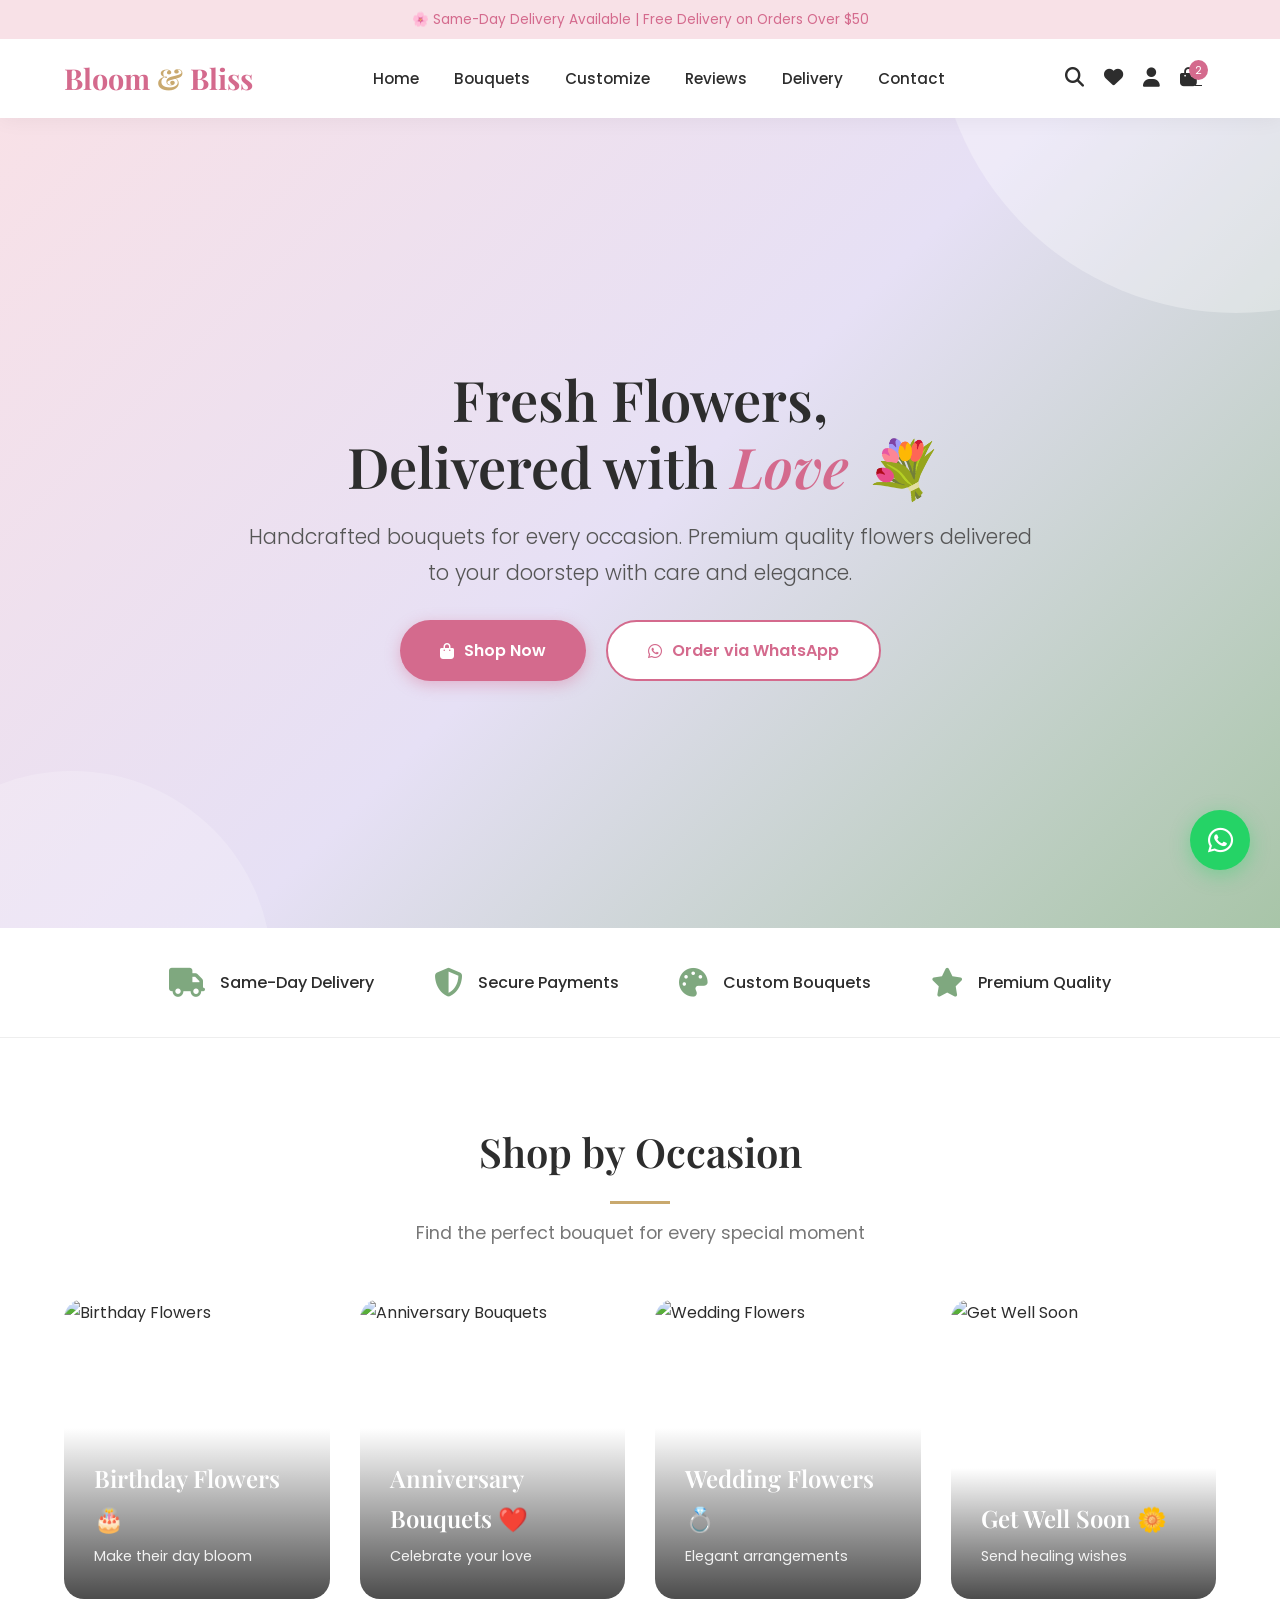
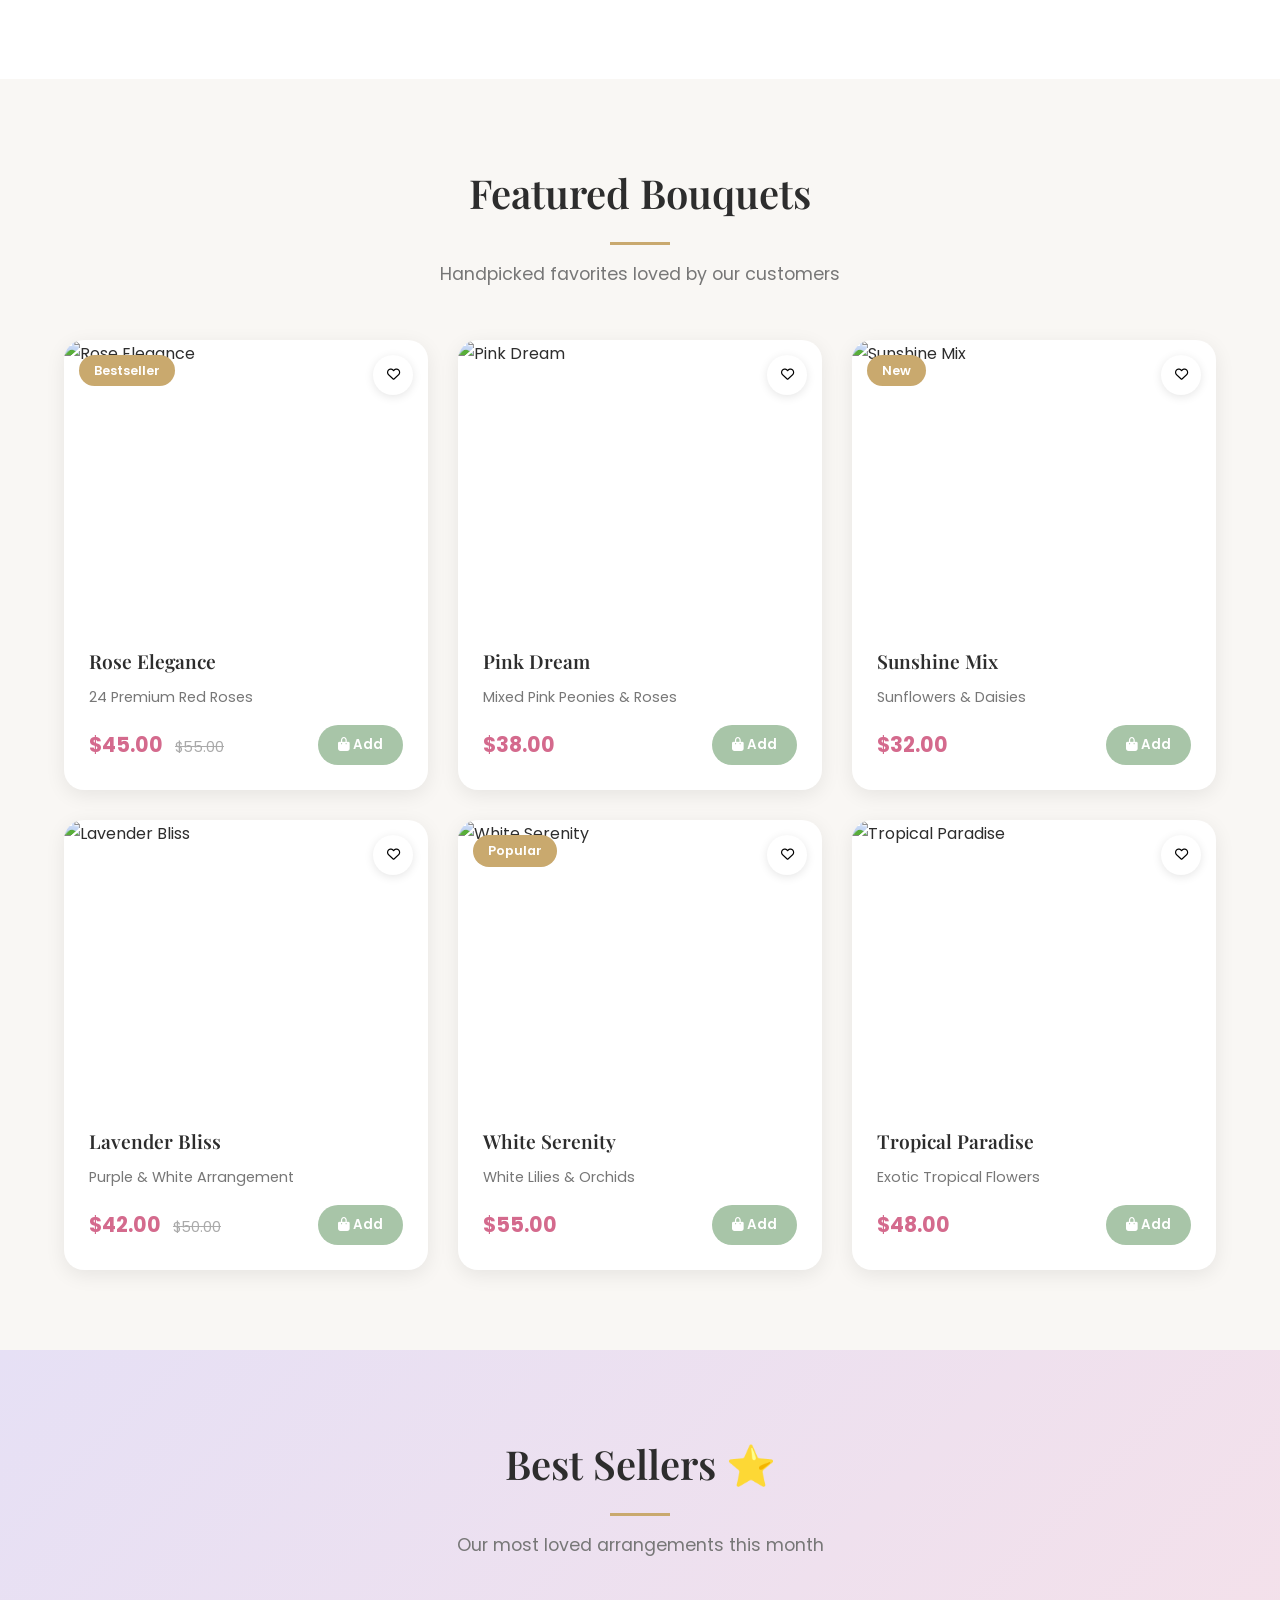
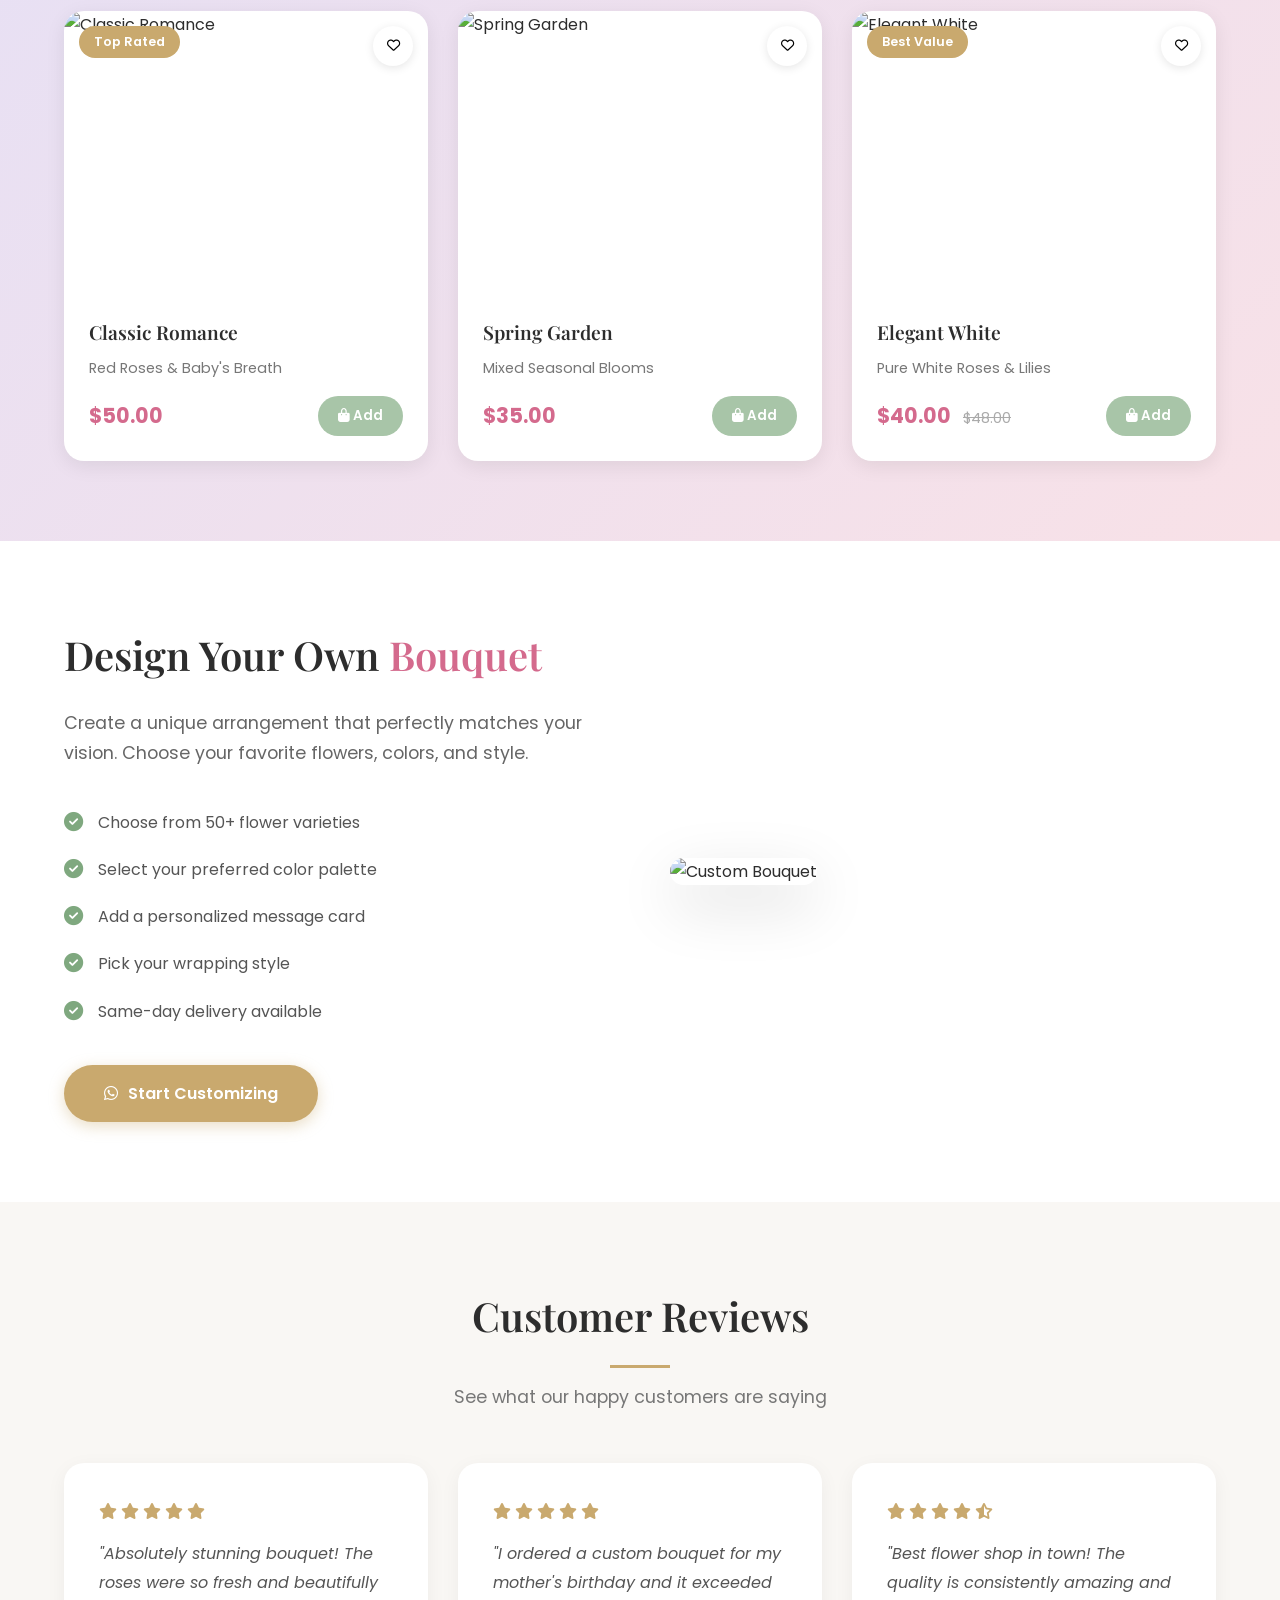
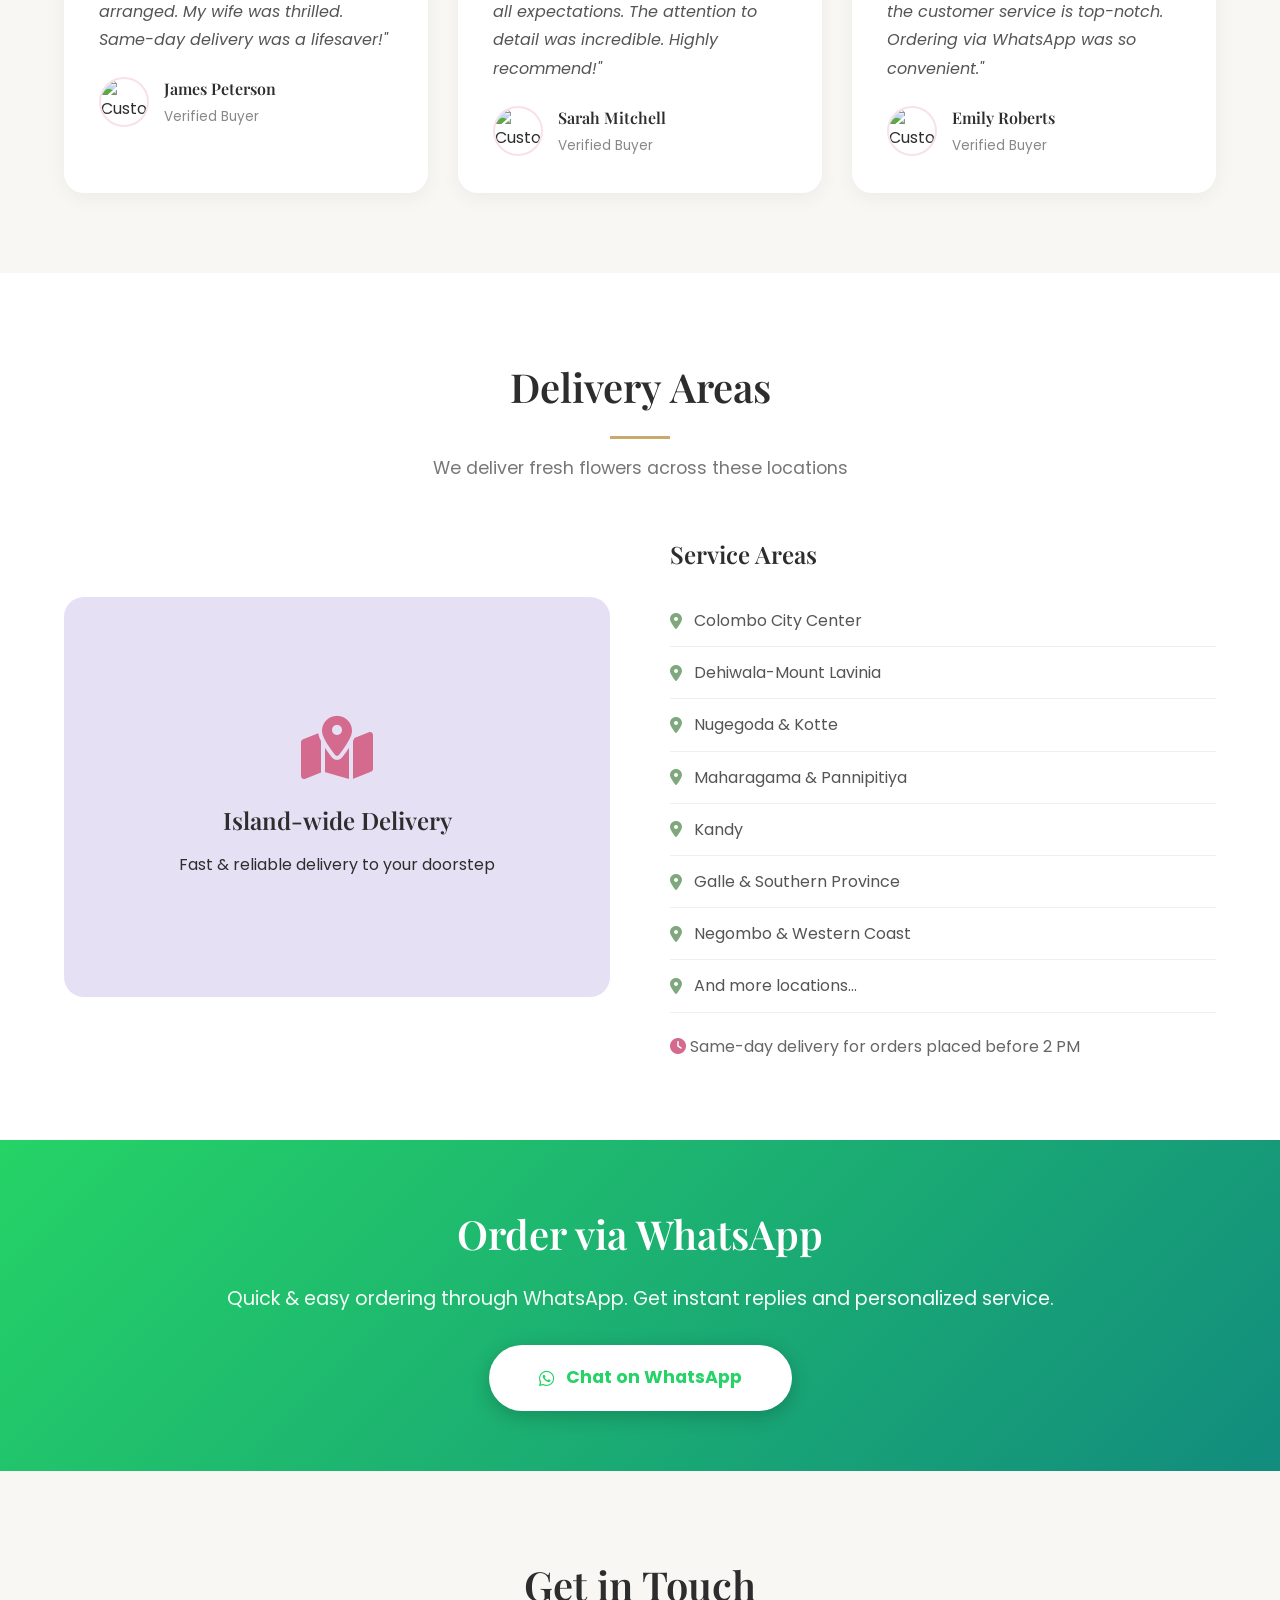
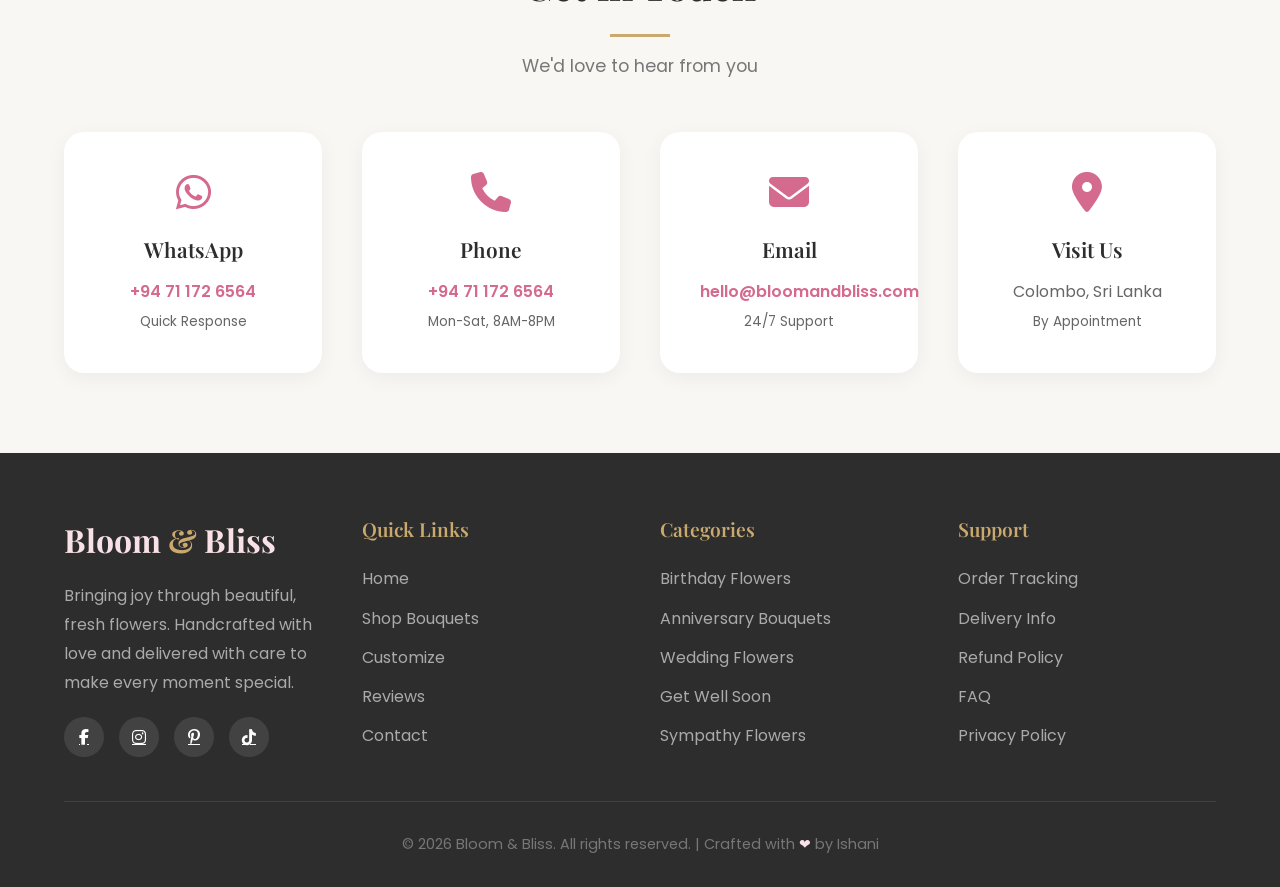
==== index.html @ 1f9e25ce "Add files via upload" ====
<!DOCTYPE html>
<html lang="en">
<head>
    <meta charset="UTF-8">
    <meta name="viewport" content="width=device-width, initial-scale=1.0">
    <title>Bloom & Bliss - Fresh Flowers, Delivered with Love</title>
    <link href="https://fonts.googleapis.com/css2?family=Playfair+Display:ital,wght@0,400;0,500;0,600;0,700;1,400&family=Poppins:wght@300;400;500;600;700&display=swap" rel="stylesheet">
    <link rel="stylesheet" href="https://cdnjs.cloudflare.com/ajax/libs/font-awesome/6.4.0/css/all.min.css">
    <style>
        :root {
            --white: #FFFFFF;
            --soft-pink: #F8E1E7;
            --pink: #E8A0BF;
            --deep-pink: #D46A8D;
            --lavender: #E6E0F5;
            --sage-green: #A8C5A8;
            --deep-sage: #7FA87F;
            --gold: #C9A96E;
            --dark: #2D2D2D;
            --light-gray: #F9F7F4;
        }

        * {
            margin: 0;
            padding: 0;
            box-sizing: border-box;
        }

        body {
            font-family: 'Poppins', sans-serif;
            color: var(--dark);
            background-color: var(--light-gray);
            line-height: 1.7;
        }

        h1, h2, h3, h4, h5, h6 {
            font-family: 'Playfair Display', serif;
            font-weight: 600;
        }

        /* Header */
        header {
            background: var(--white);
            box-shadow: 0 2px 20px rgba(0,0,0,0.05);
            position: sticky;
            top: 0;
            z-index: 1000;
        }

        .header-top {
            background: var(--soft-pink);
            text-align: center;
            padding: 8px;
            font-size: 0.85rem;
            color: var(--deep-pink);
        }

        nav {
            display: flex;
            justify-content: space-between;
            align-items: center;
            padding: 15px 5%;
            max-width: 1400px;
            margin: 0 auto;
        }

        .logo {
            font-family: 'Playfair Display', serif;
            font-size: 1.8rem;
            font-weight: 700;
            color: var(--deep-pink);
            text-decoration: none;
        }

        .logo span {
            color: var(--gold);
        }

        .nav-links {
            display: flex;
            list-style: none;
            gap: 35px;
        }

        .nav-links a {
            text-decoration: none;
            color: var(--dark);
            font-weight: 500;
            font-size: 0.95rem;
            transition: color 0.3s;
            position: relative;
        }

        .nav-links a:hover {
            color: var(--deep-pink);
        }

        .nav-links a::after {
            content: '';
            position: absolute;
            bottom: -5px;
            left: 0;
            width: 0;
            height: 2px;
            background: var(--gold);
            transition: width 0.3s;
        }

        .nav-links a:hover::after {
            width: 100%;
        }

        .nav-icons {
            display: flex;
            gap: 20px;
            align-items: center;
        }

        .nav-icons a {
            color: var(--dark);
            font-size: 1.2rem;
            transition: color 0.3s;
        }

        .nav-icons a:hover {
            color: var(--deep-pink);
        }

        .cart-count {
            background: var(--deep-pink);
            color: white;
            font-size: 0.7rem;
            padding: 2px 6px;
            border-radius: 50%;
            position: relative;
            top: -10px;
            left: -8px;
        }

        /* Hero Section */
        .hero {
            background: linear-gradient(135deg, var(--soft-pink) 0%, var(--lavender) 50%, var(--sage-green) 100%);
            min-height: 90vh;
            display: flex;
            align-items: center;
            justify-content: center;
            text-align: center;
            padding: 60px 5%;
            position: relative;
            overflow: hidden;
        }

        .hero::before {
            content: '';
            position: absolute;
            top: -50%;
            right: -20%;
            width: 600px;
            height: 600px;
            background: rgba(255,255,255,0.3);
            border-radius: 50%;
        }

        .hero::after {
            content: '';
            position: absolute;
            bottom: -30%;
            left: -10%;
            width: 400px;
            height: 400px;
            background: rgba(255,255,255,0.2);
            border-radius: 50%;
        }

        .hero-content {
            position: relative;
            z-index: 1;
            max-width: 800px;
        }

        .hero h1 {
            font-size: 3.5rem;
            color: var(--dark);
            margin-bottom: 20px;
            line-height: 1.2;
        }

        .hero h1 span {
            color: var(--deep-pink);
            font-style: italic;
        }

        .hero p {
            font-size: 1.3rem;
            color: #555;
            margin-bottom: 30px;
            font-weight: 300;
        }

        .hero-btns {
            display: flex;
            gap: 20px;
            justify-content: center;
            flex-wrap: wrap;
        }

        .btn {
            padding: 15px 40px;
            border-radius: 50px;
            text-decoration: none;
            font-weight: 600;
            font-size: 1rem;
            transition: all 0.3s;
            display: inline-flex;
            align-items: center;
            gap: 10px;
        }

        .btn-primary {
            background: var(--deep-pink);
            color: white;
            box-shadow: 0 4px 15px rgba(212, 106, 141, 0.4);
        }

        .btn-primary:hover {
            background: #c05a7d;
            transform: translateY(-3px);
            box-shadow: 0 6px 20px rgba(212, 106, 141, 0.5);
        }

        .btn-secondary {
            background: white;
            color: var(--deep-pink);
            border: 2px solid var(--deep-pink);
        }

        .btn-secondary:hover {
            background: var(--soft-pink);
            transform: translateY(-3px);
        }

        .btn-gold {
            background: var(--gold);
            color: white;
            box-shadow: 0 4px 15px rgba(201, 169, 110, 0.4);
        }

        .btn-gold:hover {
            background: #b8956a;
            transform: translateY(-3px);
        }

        /* Features Bar */
        .features-bar {
            background: var(--white);
            padding: 40px 5%;
            display: flex;
            justify-content: center;
            gap: 60px;
            flex-wrap: wrap;
            border-bottom: 1px solid #eee;
        }

        .feature-item {
            display: flex;
            align-items: center;
            gap: 15px;
        }

        .feature-item i {
            font-size: 1.8rem;
            color: var(--deep-sage);
        }

        .feature-item span {
            font-weight: 500;
            color: var(--dark);
        }

        /* Section Styling */
        section {
            padding: 80px 5%;
            max-width: 1400px;
            margin: 0 auto;
        }

        .section-header {
            text-align: center;
            margin-bottom: 50px;
        }

        .section-header h2 {
            font-size: 2.5rem;
            color: var(--dark);
            margin-bottom: 10px;
        }

        .section-header p {
            color: #777;
            font-size: 1.1rem;
        }

        .section-header .line {
            width: 60px;
            height: 3px;
            background: var(--gold);
            margin: 15px auto;
        }

        /* Categories */
        .categories {
            background: var(--white);
        }

        .category-grid {
            display: grid;
            grid-template-columns: repeat(auto-fit, minmax(250px, 1fr));
            gap: 30px;
        }

        .category-card {
            position: relative;
            border-radius: 20px;
            overflow: hidden;
            height: 300px;
            cursor: pointer;
            transition: transform 0.3s;
        }

        .category-card:hover {
            transform: translateY(-5px);
        }

        .category-card img {
            width: 100%;
            height: 100%;
            object-fit: cover;
            transition: transform 0.5s;
        }

        .category-card:hover img {
            transform: scale(1.1);
        }

        .category-overlay {
            position: absolute;
            bottom: 0;
            left: 0;
            right: 0;
            background: linear-gradient(transparent, rgba(0,0,0,0.7));
            padding: 30px;
            color: white;
        }

        .category-overlay h3 {
            font-size: 1.5rem;
            margin-bottom: 5px;
        }

        .category-overlay p {
            font-size: 0.9rem;
            opacity: 0.9;
        }

        /* Bouquet Cards */
        .bouquet-grid {
            display: grid;
            grid-template-columns: repeat(auto-fit, minmax(280px, 1fr));
            gap: 30px;
        }

        .bouquet-card {
            background: var(--white);
            border-radius: 20px;
            overflow: hidden;
            box-shadow: 0 5px 20px rgba(0,0,0,0.08);
            transition: transform 0.3s, box-shadow 0.3s;
            position: relative;
        }

        .bouquet-card:hover {
            transform: translateY(-8px);
            box-shadow: 0 15px 40px rgba(0,0,0,0.12);
        }

        .bouquet-img {
            height: 280px;
            overflow: hidden;
            position: relative;
        }

        .bouquet-img img {
            width: 100%;
            height: 100%;
            object-fit: cover;
            transition: transform 0.5s;
        }

        .bouquet-card:hover .bouquet-img img {
            transform: scale(1.1);
        }

        .badge {
            position: absolute;
            top: 15px;
            left: 15px;
            background: var(--gold);
            color: white;
            padding: 5px 15px;
            border-radius: 20px;
            font-size: 0.8rem;
            font-weight: 600;
        }

        .wishlist-btn {
            position: absolute;
            top: 15px;
            right: 15px;
            background: white;
            border: none;
            width: 40px;
            height: 40px;
            border-radius: 50%;
            cursor: pointer;
            display: flex;
            align-items: center;
            justify-content: center;
            transition: all 0.3s;
            box-shadow: 0 2px 10px rgba(0,0,0,0.1);
        }

        .wishlist-btn:hover {
            background: var(--soft-pink);
            color: var(--deep-pink);
        }

        .bouquet-info {
            padding: 25px;
        }

        .bouquet-info h3 {
            font-size: 1.2rem;
            margin-bottom: 8px;
            color: var(--dark);
        }

        .bouquet-info p {
            color: #777;
            font-size: 0.9rem;
            margin-bottom: 15px;
        }

        .bouquet-footer {
            display: flex;
            justify-content: space-between;
            align-items: center;
        }

        .price {
            font-size: 1.3rem;
            font-weight: 700;
            color: var(--deep-pink);
        }

        .price .old-price {
            font-size: 0.9rem;
            color: #aaa;
            text-decoration: line-through;
            margin-left: 8px;
            font-weight: 400;
        }

        .add-cart {
            background: var(--sage-green);
            color: white;
            border: none;
            padding: 10px 20px;
            border-radius: 25px;
            cursor: pointer;
            font-weight: 600;
            transition: all 0.3s;
            font-family: 'Poppins', sans-serif;
        }

        .add-cart:hover {
            background: var(--deep-sage);
            transform: scale(1.05);
        }

        /* Best Sellers */
        .best-sellers {
            background: linear-gradient(135deg, var(--lavender) 0%, var(--soft-pink) 100%);
        }

        /* Customization Section */
        .customize {
            background: var(--white);
        }

        .customize-content {
            display: grid;
            grid-template-columns: 1fr 1fr;
            gap: 60px;
            align-items: center;
        }

        .customize-text h2 {
            font-size: 2.5rem;
            margin-bottom: 20px;
        }

        .customize-text p {
            color: #666;
            margin-bottom: 30px;
            font-size: 1.1rem;
        }

        .customize-features {
            list-style: none;
            margin-bottom: 30px;
        }

        .customize-features li {
            padding: 10px 0;
            display: flex;
            align-items: center;
            gap: 15px;
            color: #555;
        }

        .customize-features li i {
            color: var(--deep-sage);
            font-size: 1.2rem;
        }

        .customize-img {
            position: relative;
        }

        .customize-img img {
            width: 100%;
            border-radius: 20px;
            box-shadow: 0 20px 60px rgba(0,0,0,0.15);
        }

        .customize-img::before {
            content: '';
            position: absolute;
            top: -20px;
            left: -20px;
            width: 100%;
            height: 100%;
            border: 3px solid var(--gold);
            border-radius: 20px;
            z-index: -1;
        }

        /* Reviews */
        .reviews {
            background: var(--light-gray);
        }

        .review-grid {
            display: grid;
            grid-template-columns: repeat(auto-fit, minmax(300px, 1fr));
            gap: 30px;
        }

        .review-card {
            background: var(--white);
            padding: 35px;
            border-radius: 20px;
            box-shadow: 0 5px 20px rgba(0,0,0,0.05);
            transition: transform 0.3s;
        }

        .review-card:hover {
            transform: translateY(-5px);
        }

        .stars {
            color: var(--gold);
            margin-bottom: 15px;
            font-size: 1rem;
        }

        .review-text {
            color: #555;
            font-style: italic;
            margin-bottom: 20px;
            line-height: 1.8;
        }

        .reviewer {
            display: flex;
            align-items: center;
            gap: 15px;
        }

        .reviewer-img {
            width: 50px;
            height: 50px;
            border-radius: 50%;
            object-fit: cover;
            border: 2px solid var(--soft-pink);
        }

        .reviewer-info h4 {
            font-size: 1rem;
            color: var(--dark);
        }

        .reviewer-info span {
            font-size: 0.85rem;
            color: #888;
        }

        /* Delivery Areas */
        .delivery {
            background: var(--white);
        }

        .delivery-content {
            display: grid;
            grid-template-columns: 1fr 1fr;
            gap: 60px;
            align-items: center;
        }

        .delivery-map {
            background: var(--lavender);
            border-radius: 20px;
            padding: 40px;
            min-height: 400px;
            display: flex;
            flex-direction: column;
            justify-content: center;
            align-items: center;
            text-align: center;
        }

        .delivery-map i {
            font-size: 4rem;
            color: var(--deep-pink);
            margin-bottom: 20px;
        }

        .delivery-map h3 {
            font-size: 1.5rem;
            margin-bottom: 10px;
        }

        .area-list {
            list-style: none;
        }

        .area-list li {
            padding: 12px 0;
            border-bottom: 1px solid #eee;
            display: flex;
            align-items: center;
            gap: 12px;
            color: #555;
        }

        .area-list li i {
            color: var(--deep-sage);
        }

        /* WhatsApp CTA */
        .whatsapp-cta {
            background: linear-gradient(135deg, #25D366 0%, #128C7E 100%);
            padding: 60px 5%;
            text-align: center;
            color: white;
        }

        .whatsapp-cta h2 {
            font-size: 2.5rem;
            margin-bottom: 15px;
        }

        .whatsapp-cta p {
            font-size: 1.2rem;
            margin-bottom: 30px;
            opacity: 0.95;
        }

        .whatsapp-btn {
            background: white;
            color: #25D366;
            padding: 18px 50px;
            border-radius: 50px;
            text-decoration: none;
            font-weight: 700;
            font-size: 1.1rem;
            display: inline-flex;
            align-items: center;
            gap: 12px;
            transition: all 0.3s;
            box-shadow: 0 5px 20px rgba(0,0,0,0.2);
        }

        .whatsapp-btn:hover {
            transform: translateY(-3px);
            box-shadow: 0 8px 30px rgba(0,0,0,0.3);
        }

        /* Contact Section */
        .contact {
            background: var(--light-gray);
        }

        .contact-grid {
            display: grid;
            grid-template-columns: repeat(auto-fit, minmax(250px, 1fr));
            gap: 40px;
        }

        .contact-card {
            background: var(--white);
            padding: 40px;
            border-radius: 20px;
            text-align: center;
            box-shadow: 0 5px 20px rgba(0,0,0,0.05);
            transition: transform 0.3s;
        }

        .contact-card:hover {
            transform: translateY(-5px);
        }

        .contact-card i {
            font-size: 2.5rem;
            color: var(--deep-pink);
            margin-bottom: 20px;
        }

        .contact-card h3 {
            font-size: 1.3rem;
            margin-bottom: 10px;
        }

        .contact-card p {
            color: #666;
        }

        .contact-card a {
            color: var(--deep-pink);
            text-decoration: none;
            font-weight: 600;
        }

        /* Footer */
        footer {
            background: var(--dark);
            color: white;
            padding: 60px 5% 30px;
        }

        .footer-content {
            max-width: 1400px;
            margin: 0 auto;
            display: grid;
            grid-template-columns: repeat(auto-fit, minmax(250px, 1fr));
            gap: 40px;
            margin-bottom: 40px;
        }

        .footer-brand .logo {
            color: var(--soft-pink);
            font-size: 2rem;
            display: inline-block;
            margin-bottom: 15px;
        }

        .footer-brand p {
            color: #aaa;
            line-height: 1.8;
        }

        .footer-links h4 {
            font-size: 1.2rem;
            margin-bottom: 20px;
            color: var(--gold);
        }

        .footer-links ul {
            list-style: none;
        }

        .footer-links li {
            margin-bottom: 12px;
        }

        .footer-links a {
            color: #aaa;
            text-decoration: none;
            transition: color 0.3s;
        }

        .footer-links a:hover {
            color: var(--soft-pink);
        }

        .social-links {
            display: flex;
            gap: 15px;
            margin-top: 20px;
        }

        .social-links a {
            width: 40px;
            height: 40px;
            border-radius: 50%;
            background: rgba(255,255,255,0.1);
            display: flex;
            align-items: center;
            justify-content: center;
            color: white;
            transition: all 0.3s;
        }

        .social-links a:hover {
            background: var(--deep-pink);
            transform: translateY(-3px);
        }

        .footer-bottom {
            text-align: center;
            padding-top: 30px;
            border-top: 1px solid rgba(255,255,255,0.1);
            color: #777;
            font-size: 0.9rem;
        }

        .footer-bottom span {
            color: var(--soft-pink);
        }

        /* Mobile Menu */
        .mobile-menu-btn {
            display: none;
            background: none;
            border: none;
            font-size: 1.5rem;
            color: var(--dark);
            cursor: pointer;
        }

        /* Animations */
        @keyframes fadeInUp {
            from {
                opacity: 0;
                transform: translateY(30px);
            }
            to {
                opacity: 1;
                transform: translateY(0);
            }
        }

        .animate {
            animation: fadeInUp 0.8s ease forwards;
        }

        /* Responsive */
        @media (max-width: 768px) {
            .nav-links {
                display: none;
            }

            .mobile-menu-btn {
                display: block;
            }

            .hero h1 {
                font-size: 2.2rem;
            }

            .hero p {
                font-size: 1rem;
            }

            .customize-content,
            .delivery-content {
                grid-template-columns: 1fr;
            }

            .features-bar {
                gap: 25px;
            }

            section {
                padding: 50px 5%;
            }

            .section-header h2 {
                font-size: 1.8rem;
            }
        }

        /* Floating WhatsApp Button */
        .float-whatsapp {
            position: fixed;
            bottom: 30px;
            right: 30px;
            background: #25D366;
            color: white;
            width: 60px;
            height: 60px;
            border-radius: 50%;
            display: flex;
            align-items: center;
            justify-content: center;
            font-size: 1.8rem;
            box-shadow: 0 5px 20px rgba(37, 211, 102, 0.4);
            text-decoration: none;
            z-index: 999;
            transition: all 0.3s;
            animation: pulse 2s infinite;
        }

        .float-whatsapp:hover {
            transform: scale(1.1);
            box-shadow: 0 8px 30px rgba(37, 211, 102, 0.6);
        }

        @keyframes pulse {
            0% { box-shadow: 0 0 0 0 rgba(37, 211, 102, 0.4); }
            70% { box-shadow: 0 0 0 20px rgba(37, 211, 102, 0); }
            100% { box-shadow: 0 0 0 0 rgba(37, 211, 102, 0); }
        }
    </style>
</head>
<body>

    <!-- Header -->
    <header>
        <div class="header-top">
            🌸 Same-Day Delivery Available | Free Delivery on Orders Over $50
        </div>
        <nav>
            <a href="#" class="logo">Bloom <span>&</span> Bliss</a>
            <ul class="nav-links">
                <li><a href="#home">Home</a></li>
                <li><a href="#bouquets">Bouquets</a></li>
                <li><a href="#customize">Customize</a></li>
                <li><a href="#reviews">Reviews</a></li>
                <li><a href="#delivery">Delivery</a></li>
                <li><a href="#contact">Contact</a></li>
            </ul>
            <div class="nav-icons">
                <a href="#"><i class="fas fa-search"></i></a>
                <a href="#"><i class="fas fa-heart"></i></a>
                <a href="#"><i class="fas fa-user"></i></a>
                <a href="#"><i class="fas fa-shopping-bag"></i><span class="cart-count">2</span></a>
            </div>
            <button class="mobile-menu-btn"><i class="fas fa-bars"></i></button>
        </nav>
    </header>

    <!-- Hero Section -->
    <section class="hero" id="home">
        <div class="hero-content">
            <h1>Fresh Flowers, <br>Delivered with <span>Love 💐</span></h1>
            <p>Handcrafted bouquets for every occasion. Premium quality flowers delivered to your doorstep with care and elegance.</p>
            <div class="hero-btns">
                <a href="#bouquets" class="btn btn-primary"><i class="fas fa-shopping-bag"></i> Shop Now</a>
                <a href="https://wa.me/94711726564" target="_blank" class="btn btn-secondary"><i class="fab fa-whatsapp"></i> Order via WhatsApp</a>
            </div>
        </div>
    </section>

    <!-- Features Bar -->
    <div class="features-bar">
        <div class="feature-item">
            <i class="fas fa-truck"></i>
            <span>Same-Day Delivery</span>
        </div>
        <div class="feature-item">
            <i class="fas fa-shield-alt"></i>
            <span>Secure Payments</span>
        </div>
        <div class="feature-item">
            <i class="fas fa-palette"></i>
            <span>Custom Bouquets</span>
        </div>
        <div class="feature-item">
            <i class="fas fa-star"></i>
            <span>Premium Quality</span>
        </div>
    </div>

    <!-- Categories Section -->
    <section class="categories" id="categories">
        <div class="section-header">
            <h2>Shop by Occasion</h2>
            <div class="line"></div>
            <p>Find the perfect bouquet for every special moment</p>
        </div>
        <div class="category-grid">
            <div class="category-card">
                <img src="https://images.unsplash.com/photo-1526047932273-341f2a7631f9?w=500&q=80" alt="Birthday Flowers">
                <div class="category-overlay">
                    <h3>Birthday Flowers 🎂</h3>
                    <p>Make their day bloom</p>
                </div>
            </div>
            <div class="category-card">
                <img src="https://images.unsplash.com/photo-1519225421980-715cb0215aed?w=500&q=80" alt="Anniversary Bouquets">
                <div class="category-overlay">
                    <h3>Anniversary Bouquets ❤️</h3>
                    <p>Celebrate your love</p>
                </div>
            </div>
            <div class="category-card">
                <img src="https://images.unsplash.com/photo-1519741497674-611481863552?w=500&q=80" alt="Wedding Flowers">
                <div class="category-overlay">
                    <h3>Wedding Flowers 💍</h3>
                    <p>Elegant arrangements</p>
                </div>
            </div>
            <div class="category-card">
                <img src="https://images.unsplash.com/photo-1561181286-d3fee7d55364?w=500&q=80" alt="Get Well Soon">
                <div class="category-overlay">
                    <h3>Get Well Soon 🌼</h3>
                    <p>Send healing wishes</p>
                </div>
            </div>
        </div>
    </section>

    <!-- Featured Bouquets -->
    <section id="bouquets">
        <div class="section-header">
            <h2>Featured Bouquets</h2>
            <div class="line"></div>
            <p>Handpicked favorites loved by our customers</p>
        </div>
        <div class="bouquet-grid">
            <div class="bouquet-card">
                <div class="bouquet-img">
                    <img src="https://images.unsplash.com/photo-1562690868-60bbe7293e94?w=500&q=80" alt="Rose Elegance">
                    <span class="badge">Bestseller</span>
                    <button class="wishlist-btn"><i class="far fa-heart"></i></button>
                </div>
                <div class="bouquet-info">
                    <h3>Rose Elegance</h3>
                    <p>24 Premium Red Roses</p>
                    <div class="bouquet-footer">
                        <span class="price">$45.00 <span class="old-price">$55.00</span></span>
                        <button class="add-cart"><i class="fas fa-shopping-bag"></i> Add</button>
                    </div>
                </div>
            </div>
            <div class="bouquet-card">
                <div class="bouquet-img">
                    <img src="https://images.unsplash.com/photo-1487530811176-3780de880c2d?w=500&q=80" alt="Pink Dream">
                    <button class="wishlist-btn"><i class="far fa-heart"></i></button>
                </div>
                <div class="bouquet-info">
                    <h3>Pink Dream</h3>
                    <p>Mixed Pink Peonies & Roses</p>
                    <div class="bouquet-footer">
                        <span class="price">$38.00</span>
                        <button class="add-cart"><i class="fas fa-shopping-bag"></i> Add</button>
                    </div>
                </div>
            </div>
            <div class="bouquet-card">
                <div class="bouquet-img">
                    <img src="https://images.unsplash.com/photo-1490750967868-88aa4f44c946?w=500&q=80" alt="Sunshine Mix">
                    <span class="badge">New</span>
                    <button class="wishlist-btn"><i class="far fa-heart"></i></button>
                </div>
                <div class="bouquet-info">
                    <h3>Sunshine Mix</h3>
                    <p>Sunflowers & Daisies</p>
                    <div class="bouquet-footer">
                        <span class="price">$32.00</span>
                        <button class="add-cart"><i class="fas fa-shopping-bag"></i> Add</button>
                    </div>
                </div>
            </div>
            <div class="bouquet-card">
                <div class="bouquet-img">
                    <img src="https://images.unsplash.com/photo-1455659817273-f96807779a8a?w=500&q=80" alt="Lavender Bliss">
                    <button class="wishlist-btn"><i class="far fa-heart"></i></button>
                </div>
                <div class="bouquet-info">
                    <h3>Lavender Bliss</h3>
                    <p>Purple & White Arrangement</p>
                    <div class="bouquet-footer">
                        <span class="price">$42.00 <span class="old-price">$50.00</span></span>
                        <button class="add-cart"><i class="fas fa-shopping-bag"></i> Add</button>
                    </div>
                </div>
            </div>
            <div class="bouquet-card">
                <div class="bouquet-img">
                    <img src="https://images.unsplash.com/photo-1525310072745-f49212b5ac6d?w=500&q=80" alt="White Serenity">
                    <span class="badge">Popular</span>
                    <button class="wishlist-btn"><i class="far fa-heart"></i></button>
                </div>
                <div class="bouquet-info">
                    <h3>White Serenity</h3>
                    <p>White Lilies & Orchids</p>
                    <div class="bouquet-footer">
                        <span class="price">$55.00</span>
                        <button class="add-cart"><i class="fas fa-shopping-bag"></i> Add</button>
                    </div>
                </div>
            </div>
            <div class="bouquet-card">
                <div class="bouquet-img">
                    <img src="https://images.unsplash.com/photo-1508610048659-a06b669e3321?w=500&q=80" alt="Tropical Paradise">
                    <button class="wishlist-btn"><i class="far fa-heart"></i></button>
                </div>
                <div class="bouquet-info">
                    <h3>Tropical Paradise</h3>
                    <p>Exotic Tropical Flowers</p>
                    <div class="bouquet-footer">
                        <span class="price">$48.00</span>
                        <button class="add-cart"><i class="fas fa-shopping-bag"></i> Add</button>
                    </div>
                </div>
            </div>
        </div>
    </section>

    <!-- Best Sellers -->
    <section class="best-sellers" id="best-sellers">
        <div class="section-header">
            <h2>Best Sellers ⭐</h2>
            <div class="line"></div>
            <p>Our most loved arrangements this month</p>
        </div>
        <div class="bouquet-grid">
            <div class="bouquet-card">
                <div class="bouquet-img">
                    <img src="https://images.unsplash.com/photo-1582794543139-8ac92a9abf39?w=500&q=80" alt="Classic Romance">
                    <span class="badge">Top Rated</span>
                    <button class="wishlist-btn"><i class="far fa-heart"></i></button>
                </div>
                <div class="bouquet-info">
                    <h3>Classic Romance</h3>
                    <p>Red Roses & Baby's Breath</p>
                    <div class="bouquet-footer">
                        <span class="price">$50.00</span>
                        <button class="add-cart"><i class="fas fa-shopping-bag"></i> Add</button>
                    </div>
                </div>
            </div>
            <div class="bouquet-card">
                <div class="bouquet-img">
                    <img src="https://images.unsplash.com/photo-1561181286-d3fee7d55364?w=500&q=80" alt="Spring Garden">
                    <button class="wishlist-btn"><i class="far fa-heart"></i></button>
                </div>
                <div class="bouquet-info">
                    <h3>Spring Garden</h3>
                    <p>Mixed Seasonal Blooms</p>
                    <div class="bouquet-footer">
                        <span class="price">$35.00</span>
                        <button class="add-cart"><i class="fas fa-shopping-bag"></i> Add</button>
                    </div>
                </div>
            </div>
            <div class="bouquet-card">
                <div class="bouquet-img">
                    <img src="https://images.unsplash.com/photo-1525310072745-f49212b5ac6d?w=500&q=80" alt="Elegant White">
                    <span class="badge">Best Value</span>
                    <button class="wishlist-btn"><i class="far fa-heart"></i></button>
                </div>
                <div class="bouquet-info">
                    <h3>Elegant White</h3>
                    <p>Pure White Roses & Lilies</p>
                    <div class="bouquet-footer">
                        <span class="price">$40.00 <span class="old-price">$48.00</span></span>
                        <button class="add-cart"><i class="fas fa-shopping-bag"></i> Add</button>
                    </div>
                </div>
            </div>
        </div>
    </section>

    <!-- Customization Section -->
    <section class="customize" id="customize">
        <div class="customize-content">
            <div class="customize-text">
                <h2>Design Your Own <span style="color: var(--deep-pink);">Bouquet</span></h2>
                <p>Create a unique arrangement that perfectly matches your vision. Choose your favorite flowers, colors, and style.</p>
                <ul class="customize-features">
                    <li><i class="fas fa-check-circle"></i> Choose from 50+ flower varieties</li>
                    <li><i class="fas fa-check-circle"></i> Select your preferred color palette</li>
                    <li><i class="fas fa-check-circle"></i> Add a personalized message card</li>
                    <li><i class="fas fa-check-circle"></i> Pick your wrapping style</li>
                    <li><i class="fas fa-check-circle"></i> Same-day delivery available</li>
                </ul>
                <a href="https://wa.me/94711726564" target="_blank" class="btn btn-gold"><i class="fab fa-whatsapp"></i> Start Customizing</a>
            </div>
            <div class="customize-img">
                <img src="https://images.unsplash.com/photo-1527529482837-4698179dc6ce?w=600&q=80" alt="Custom Bouquet">
            </div>
        </div>
    </section>

    <!-- Reviews Section -->
    <section class="reviews" id="reviews">
        <div class="section-header">
            <h2>Customer Reviews</h2>
            <div class="line"></div>
            <p>See what our happy customers are saying</p>
        </div>
        <div class="review-grid">
            <div class="review-card">
                <div class="stars">
                    <i class="fas fa-star"></i>
                    <i class="fas fa-star"></i>
                    <i class="fas fa-star"></i>
                    <i class="fas fa-star"></i>
                    <i class="fas fa-star"></i>
                </div>
                <p class="review-text">"Absolutely stunning bouquet! The roses were so fresh and beautifully arranged. My wife was thrilled. Same-day delivery was a lifesaver!"</p>
                <div class="reviewer">
                    <img src="https://images.unsplash.com/photo-1507003211169-0a1dd7228f2d?w=100&q=80" alt="Customer" class="reviewer-img">
                    <div class="reviewer-info">
                        <h4>James Peterson</h4>
                        <span>Verified Buyer</span>
                    </div>
                </div>
            </div>
            <div class="review-card">
                <div class="stars">
                    <i class="fas fa-star"></i>
                    <i class="fas fa-star"></i>
                    <i class="fas fa-star"></i>
                    <i class="fas fa-star"></i>
                    <i class="fas fa-star"></i>
                </div>
                <p class="review-text">"I ordered a custom bouquet for my mother's birthday and it exceeded all expectations. The attention to detail was incredible. Highly recommend!"</p>
                <div class="reviewer">
                    <img src="https://images.unsplash.com/photo-1494790108377-be9c29b29330?w=100&q=80" alt="Customer" class="reviewer-img">
                    <div class="reviewer-info">
                        <h4>Sarah Mitchell</h4>
                        <span>Verified Buyer</span>
                    </div>
                </div>
            </div>
            <div class="review-card">
                <div class="stars">
                    <i class="fas fa-star"></i>
                    <i class="fas fa-star"></i>
                    <i class="fas fa-star"></i>
                    <i class="fas fa-star"></i>
                    <i class="fas fa-star-half-alt"></i>
                </div>
                <p class="review-text">"Best flower shop in town! The quality is consistently amazing and the customer service is top-notch. Ordering via WhatsApp was so convenient."</p>
                <div class="reviewer">
                    <img src="https://images.unsplash.com/photo-1438761681033-6461ffad8d80?w=100&q=80" alt="Customer" class="reviewer-img">
                    <div class="reviewer-info">
                        <h4>Emily Roberts</h4>
                        <span>Verified Buyer</span>
                    </div>
                </div>
            </div>
        </div>
    </section>

    <!-- Delivery Areas -->
    <section class="delivery" id="delivery">
        <div class="section-header">
            <h2>Delivery Areas</h2>
            <div class="line"></div>
            <p>We deliver fresh flowers across these locations</p>
        </div>
        <div class="delivery-content">
            <div class="delivery-map">
                <i class="fas fa-map-marked-alt"></i>
                <h3>Island-wide Delivery</h3>
                <p>Fast & reliable delivery to your doorstep</p>
            </div>
            <div>
                <h3 style="font-size: 1.5rem; margin-bottom: 20px;">Service Areas</h3>
                <ul class="area-list">
                    <li><i class="fas fa-map-marker-alt"></i> Colombo City Center</li>
                    <li><i class="fas fa-map-marker-alt"></i> Dehiwala-Mount Lavinia</li>
                    <li><i class="fas fa-map-marker-alt"></i> Nugegoda & Kotte</li>
                    <li><i class="fas fa-map-marker-alt"></i> Maharagama & Pannipitiya</li>
                    <li><i class="fas fa-map-marker-alt"></i> Kandy</li>
                    <li><i class="fas fa-map-marker-alt"></i> Galle & Southern Province</li>
                    <li><i class="fas fa-map-marker-alt"></i> Negombo & Western Coast</li>
                    <li><i class="fas fa-map-marker-alt"></i> And more locations...</li>
                </ul>
                <p style="margin-top: 20px; color: #666;"><i class="fas fa-clock" style="color: var(--deep-pink);"></i> Same-day delivery for orders placed before 2 PM</p>
            </div>
        </div>
    </section>

    <!-- WhatsApp CTA -->
    <section class="whatsapp-cta">
        <h2>Order via WhatsApp</h2>
        <p>Quick & easy ordering through WhatsApp. Get instant replies and personalized service.</p>
        <a href="https://wa.me/94711726564" target="_blank" class="whatsapp-btn">
            <i class="fab fa-whatsapp"></i> Chat on WhatsApp
        </a>
    </section>

    <!-- Contact Section -->
    <section class="contact" id="contact">
        <div class="section-header">
            <h2>Get in Touch</h2>
            <div class="line"></div>
            <p>We'd love to hear from you</p>
        </div>
        <div class="contact-grid">
            <div class="contact-card">
                <i class="fab fa-whatsapp"></i>
                <h3>WhatsApp</h3>
                <p><a href="https://wa.me/94711726564" target="_blank">+94 71 172 6564</a></p>
                <p style="font-size: 0.85rem; margin-top: 5px;">Quick Response</p>
            </div>
            <div class="contact-card">
                <i class="fas fa-phone"></i>
                <h3>Phone</h3>
                <p><a href="tel:+94711726564">+94 71 172 6564</a></p>
                <p style="font-size: 0.85rem; margin-top: 5px;">Mon-Sat, 8AM-8PM</p>
            </div>
            <div class="contact-card">
                <i class="fas fa-envelope"></i>
                <h3>Email</h3>
                <p><a href="mailto:hello@bloomandbliss.com">hello@bloomandbliss.com</a></p>
                <p style="font-size: 0.85rem; margin-top: 5px;">24/7 Support</p>
            </div>
            <div class="contact-card">
                <i class="fas fa-map-marker-alt"></i>
                <h3>Visit Us</h3>
                <p>Colombo, Sri Lanka</p>
                <p style="font-size: 0.85rem; margin-top: 5px;">By Appointment</p>
            </div>
        </div>
    </section>

    <!-- Footer -->
    <footer>
        <div class="footer-content">
            <div class="footer-brand">
                <a href="#" class="logo">Bloom <span>&</span> Bliss</a>
                <p>Bringing joy through beautiful, fresh flowers. Handcrafted with love and delivered with care to make every moment special.</p>
                <div class="social-links">
                    <a href="#"><i class="fab fa-facebook-f"></i></a>
                    <a href="#"><i class="fab fa-instagram"></i></a>
                    <a href="#"><i class="fab fa-pinterest-p"></i></a>
                    <a href="#"><i class="fab fa-tiktok"></i></a>
                </div>
            </div>
            <div class="footer-links">
                <h4>Quick Links</h4>
                <ul>
                    <li><a href="#home">Home</a></li>
                    <li><a href="#bouquets">Shop Bouquets</a></li>
                    <li><a href="#customize">Customize</a></li>
                    <li><a href="#reviews">Reviews</a></li>
                    <li><a href="#contact">Contact</a></li>
                </ul>
            </div>
            <div class="footer-links">
                <h4>Categories</h4>
                <ul>
                    <li><a href="#">Birthday Flowers</a></li>
                    <li><a href="#">Anniversary Bouquets</a></li>
                    <li><a href="#">Wedding Flowers</a></li>
                    <li><a href="#">Get Well Soon</a></li>
                    <li><a href="#">Sympathy Flowers</a></li>
                </ul>
            </div>
            <div class="footer-links">
                <h4>Support</h4>
                <ul>
                    <li><a href="#">Order Tracking</a></li>
                    <li><a href="#">Delivery Info</a></li>
                    <li><a href="#">Refund Policy</a></li>
                    <li><a href="#">FAQ</a></li>
                    <li><a href="#">Privacy Policy</a></li>
                </ul>
            </div>
        </div>
        <div class="footer-bottom">
            <p>© 2026 Bloom & Bliss. All rights reserved. | Crafted with <span>❤</span> by Ishani</p>
        </div>
    </footer>

    <!-- Floating WhatsApp Button -->
    <a href="https://wa.me/94711726564" target="_blank" class="float-whatsapp" title="Chat on WhatsApp">
        <i class="fab fa-whatsapp"></i>
    </a>

    <script>
        // Smooth scrolling for navigation links
        document.querySelectorAll('a[href^="#"]').forEach(anchor => {
            anchor.addEventListener('click', function (e) {
                e.preventDefault();
                const target = document.querySelector(this.getAttribute('href'));
                if (target) {
                    target.scrollIntoView({
                        behavior: 'smooth',
                        block: 'start'
                    });
                }
            });
        });

        // Wishlist toggle
        document.querySelectorAll('.wishlist-btn').forEach(btn => {
            btn.addEventListener('click', function() {
                const icon = this.querySelector('i');
                if (icon.classList.contains('far')) {
                    icon.classList.remove('far');
                    icon.classList.add('fas');
                    this.style.background = '#F8E1E7';
                    this.style.color = '#D46A8D';
                } else {
                    icon.classList.remove('fas');
                    icon.classList.add('far');
                    this.style.background = 'white';
                    this.style.color = '#2D2D2D';
                }
            });
        });

        // Add to cart animation
        document.querySelectorAll('.add-cart').forEach(btn => {
            btn.addEventListener('click', function() {
                const originalText = this.innerHTML;
                this.innerHTML = '<i class="fas fa-check"></i> Added';
                this.style.background = '#7FA87F';
                setTimeout(() => {
                    this.innerHTML = originalText;
                    this.style.background = '#A8C5A8';
                }, 2000);
            });
        });

        // Header scroll effect
        window.addEventListener('scroll', () => {
            const header = document.querySelector('header');
            if (window.scrollY > 100) {
                header.style.boxShadow = '0 2px 30px rgba(0,0,0,0.1)';
            } else {
                header.style.boxShadow = '0 2px 20px rgba(0,0,0,0.05)';
            }
        });
    </script>
</body>
</html>
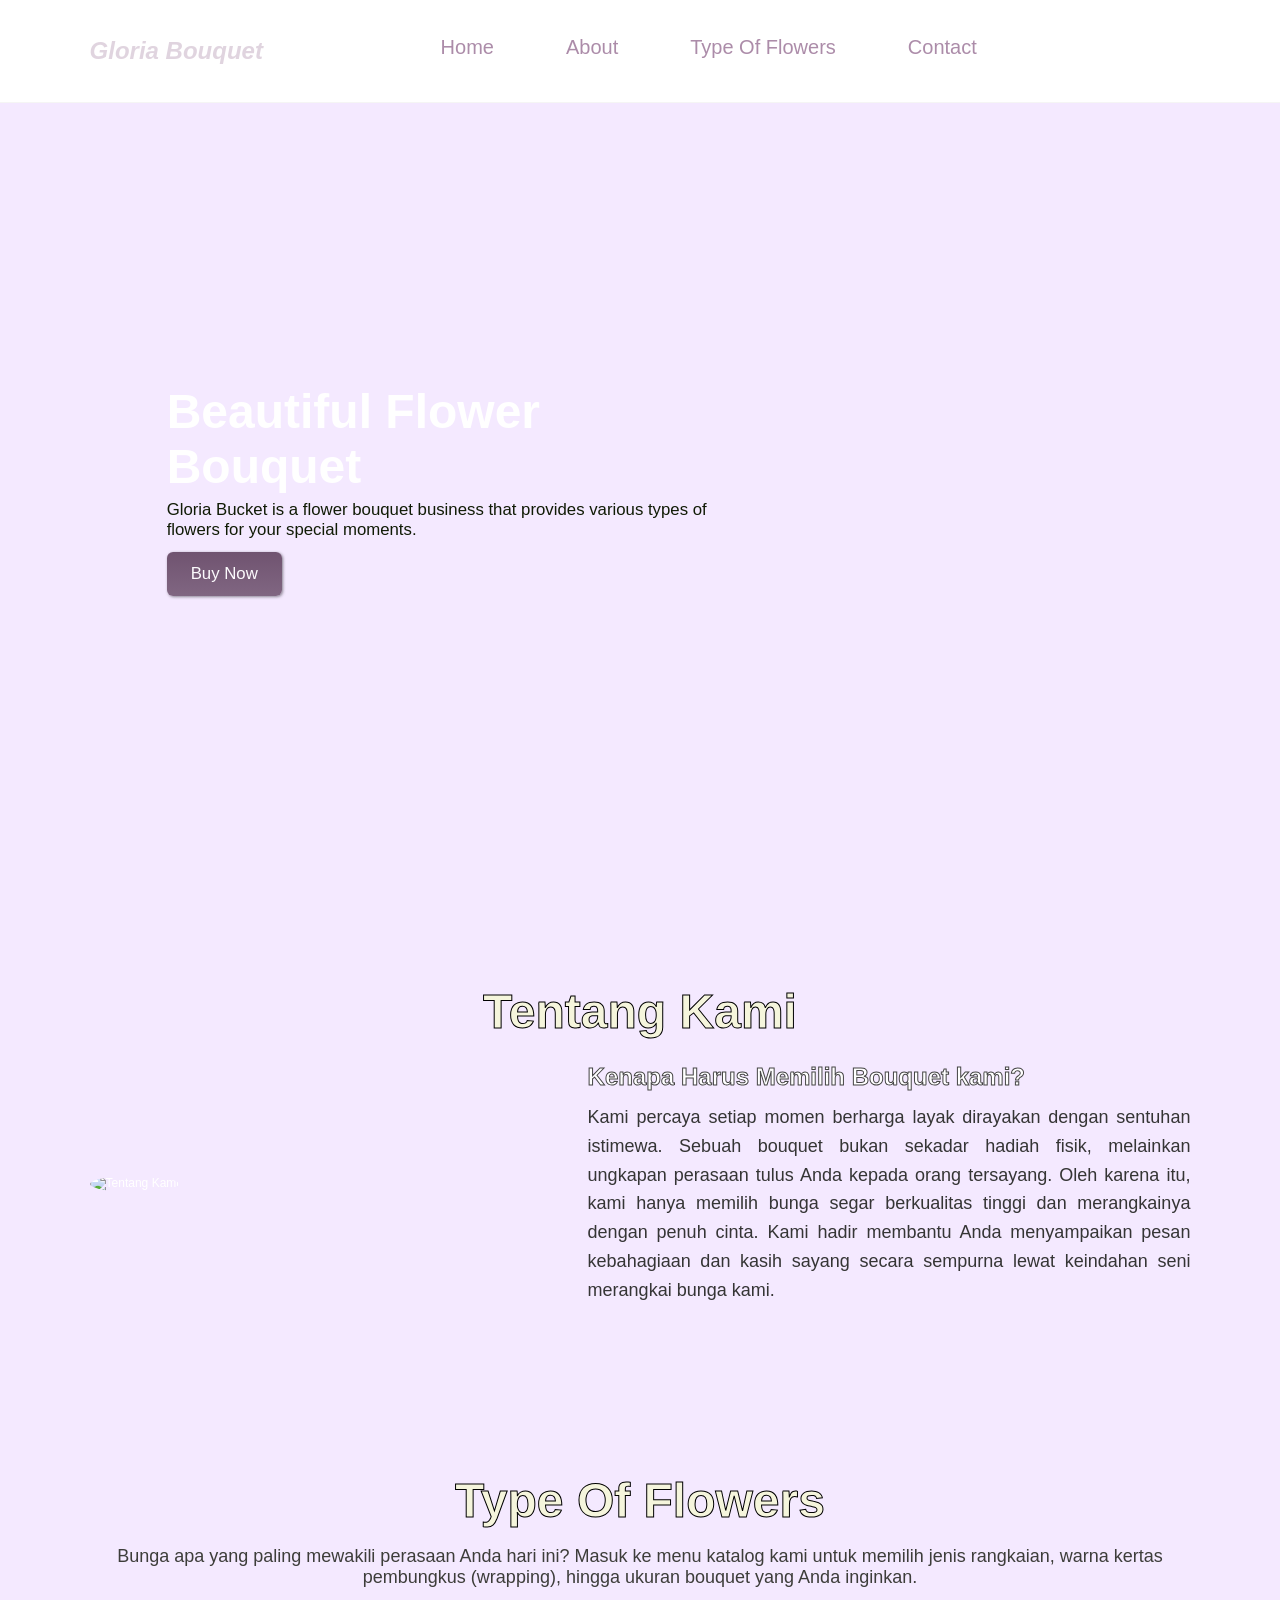
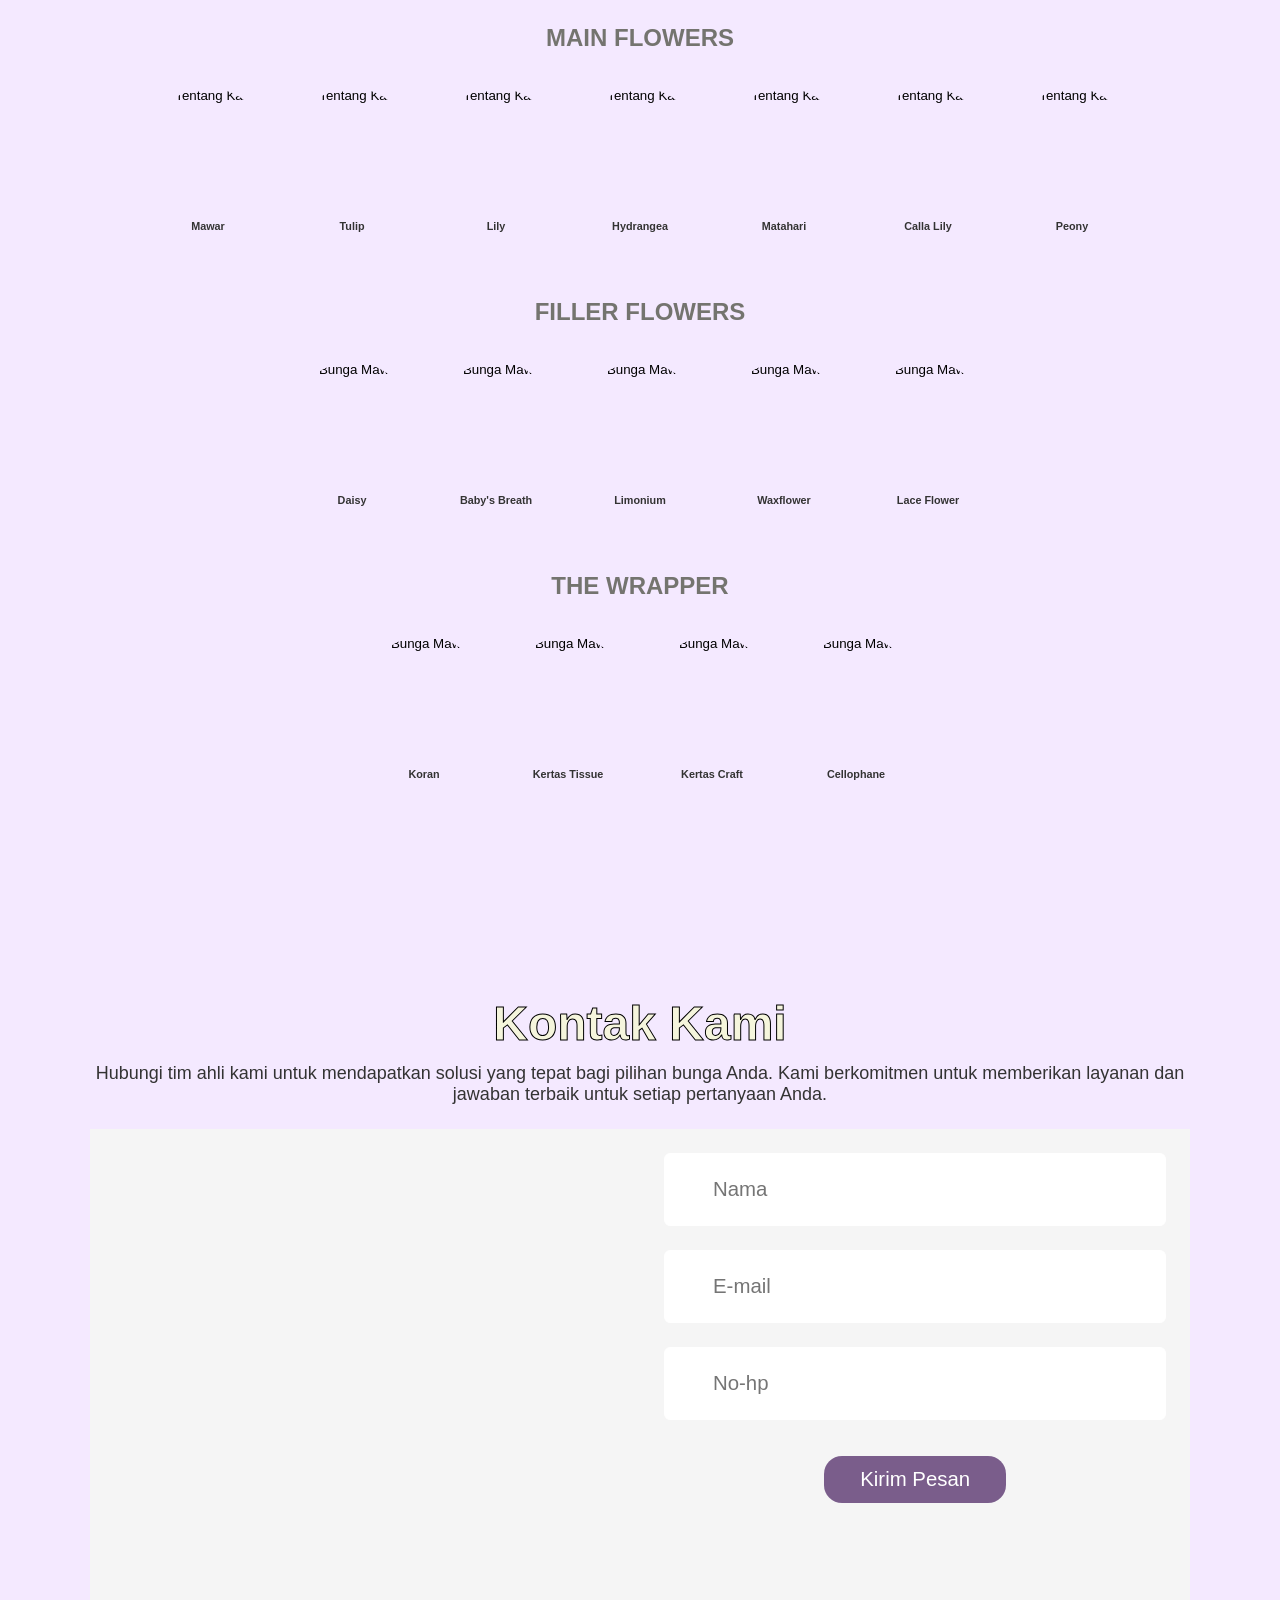
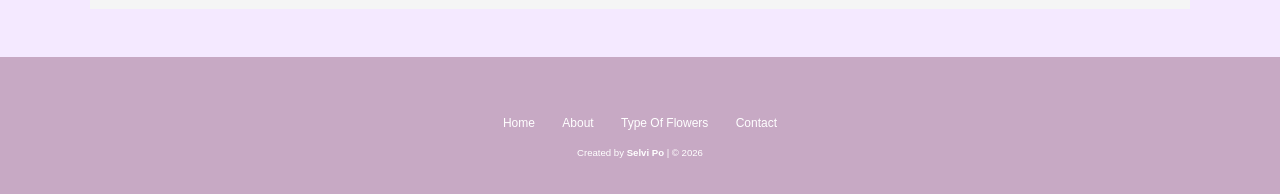
==== commit 8c8a37ac: "Add files via upload" ====
--- a/index.html
+++ b/index.html
@@ -1,1455 +1,246 @@
 <!DOCTYPE html>
 <html lang="en">
-<head>
-    <meta charset="UTF-8">
-    <meta name="viewport" content="width=device-width, initial-scale=1.0">
-    <title>Bloom & Bliss - Fresh Flowers, Delivered with Love</title>
-    <link href="https://fonts.googleapis.com/css2?family=Playfair+Display:ital,wght@0,400;0,500;0,600;0,700;1,400&family=Poppins:wght@300;400;500;600;700&display=swap" rel="stylesheet">
-    <link rel="stylesheet" href="https://cdnjs.cloudflare.com/ajax/libs/font-awesome/6.4.0/css/all.min.css">
-    <style>
-        :root {
-            --white: #FFFFFF;
-            --soft-pink: #F8E1E7;
-            --pink: #E8A0BF;
-            --deep-pink: #D46A8D;
-            --lavender: #E6E0F5;
-            --sage-green: #A8C5A8;
-            --deep-sage: #7FA87F;
-            --gold: #C9A96E;
-            --dark: #2D2D2D;
-            --light-gray: #F9F7F4;
-        }
-
-        * {
-            margin: 0;
-            padding: 0;
-            box-sizing: border-box;
-        }
-
-        body {
-            font-family: 'Poppins', sans-serif;
-            color: var(--dark);
-            background-color: var(--light-gray);
-            line-height: 1.7;
-        }
-
-        h1, h2, h3, h4, h5, h6 {
-            font-family: 'Playfair Display', serif;
-            font-weight: 600;
-        }
-
-        /* Header */
-        header {
-            background: var(--white);
-            box-shadow: 0 2px 20px rgba(0,0,0,0.05);
-            position: sticky;
-            top: 0;
-            z-index: 1000;
-        }
-
-        .header-top {
-            background: var(--soft-pink);
-            text-align: center;
-            padding: 8px;
-            font-size: 0.85rem;
-            color: var(--deep-pink);
-        }
-
-        nav {
-            display: flex;
-            justify-content: space-between;
-            align-items: center;
-            padding: 15px 5%;
-            max-width: 1400px;
-            margin: 0 auto;
-        }
-
-        .logo {
-            font-family: 'Playfair Display', serif;
-            font-size: 1.8rem;
-            font-weight: 700;
-            color: var(--deep-pink);
-            text-decoration: none;
-        }
-
-        .logo span {
-            color: var(--gold);
-        }
-
-        .nav-links {
-            display: flex;
-            list-style: none;
-            gap: 35px;
-        }
-
-        .nav-links a {
-            text-decoration: none;
-            color: var(--dark);
-            font-weight: 500;
-            font-size: 0.95rem;
-            transition: color 0.3s;
-            position: relative;
-        }
-
-        .nav-links a:hover {
-            color: var(--deep-pink);
-        }
-
-        .nav-links a::after {
-            content: '';
-            position: absolute;
-            bottom: -5px;
-            left: 0;
-            width: 0;
-            height: 2px;
-            background: var(--gold);
-            transition: width 0.3s;
-        }
-
-        .nav-links a:hover::after {
-            width: 100%;
-        }
-
-        .nav-icons {
-            display: flex;
-            gap: 20px;
-            align-items: center;
-        }
-
-        .nav-icons a {
-            color: var(--dark);
-            font-size: 1.2rem;
-            transition: color 0.3s;
-        }
-
-        .nav-icons a:hover {
-            color: var(--deep-pink);
-        }
-
-        .cart-count {
-            background: var(--deep-pink);
-            color: white;
-            font-size: 0.7rem;
-            padding: 2px 6px;
-            border-radius: 50%;
-            position: relative;
-            top: -10px;
-            left: -8px;
-        }
-
-        /* Hero Section */
-        .hero {
-            background: linear-gradient(135deg, var(--soft-pink) 0%, var(--lavender) 50%, var(--sage-green) 100%);
-            min-height: 90vh;
-            display: flex;
-            align-items: center;
-            justify-content: center;
-            text-align: center;
-            padding: 60px 5%;
-            position: relative;
-            overflow: hidden;
-        }
-
-        .hero::before {
-            content: '';
-            position: absolute;
-            top: -50%;
-            right: -20%;
-            width: 600px;
-            height: 600px;
-            background: rgba(255,255,255,0.3);
-            border-radius: 50%;
-        }
-
-        .hero::after {
-            content: '';
-            position: absolute;
-            bottom: -30%;
-            left: -10%;
-            width: 400px;
-            height: 400px;
-            background: rgba(255,255,255,0.2);
-            border-radius: 50%;
-        }
-
-        .hero-content {
-            position: relative;
-            z-index: 1;
-            max-width: 800px;
-        }
-
-        .hero h1 {
-            font-size: 3.5rem;
-            color: var(--dark);
-            margin-bottom: 20px;
-            line-height: 1.2;
-        }
-
-        .hero h1 span {
-            color: var(--deep-pink);
-            font-style: italic;
-        }
-
-        .hero p {
-            font-size: 1.3rem;
-            color: #555;
-            margin-bottom: 30px;
-            font-weight: 300;
-        }
-
-        .hero-btns {
-            display: flex;
-            gap: 20px;
-            justify-content: center;
-            flex-wrap: wrap;
-        }
-
-        .btn {
-            padding: 15px 40px;
-            border-radius: 50px;
-            text-decoration: none;
-            font-weight: 600;
-            font-size: 1rem;
-            transition: all 0.3s;
-            display: inline-flex;
-            align-items: center;
-            gap: 10px;
-        }
-
-        .btn-primary {
-            background: var(--deep-pink);
-            color: white;
-            box-shadow: 0 4px 15px rgba(212, 106, 141, 0.4);
-        }
-
-        .btn-primary:hover {
-            background: #c05a7d;
-            transform: translateY(-3px);
-            box-shadow: 0 6px 20px rgba(212, 106, 141, 0.5);
-        }
-
-        .btn-secondary {
-            background: white;
-            color: var(--deep-pink);
-            border: 2px solid var(--deep-pink);
-        }
-
-        .btn-secondary:hover {
-            background: var(--soft-pink);
-            transform: translateY(-3px);
-        }
-
-        .btn-gold {
-            background: var(--gold);
-            color: white;
-            box-shadow: 0 4px 15px rgba(201, 169, 110, 0.4);
-        }
-
-        .btn-gold:hover {
-            background: #b8956a;
-            transform: translateY(-3px);
-        }
-
-        /* Features Bar */
-        .features-bar {
-            background: var(--white);
-            padding: 40px 5%;
-            display: flex;
-            justify-content: center;
-            gap: 60px;
-            flex-wrap: wrap;
-            border-bottom: 1px solid #eee;
-        }
-
-        .feature-item {
-            display: flex;
-            align-items: center;
-            gap: 15px;
-        }
-
-        .feature-item i {
-            font-size: 1.8rem;
-            color: var(--deep-sage);
-        }
-
-        .feature-item span {
-            font-weight: 500;
-            color: var(--dark);
-        }
-
-        /* Section Styling */
-        section {
-            padding: 80px 5%;
-            max-width: 1400px;
-            margin: 0 auto;
-        }
-
-        .section-header {
-            text-align: center;
-            margin-bottom: 50px;
-        }
-
-        .section-header h2 {
-            font-size: 2.5rem;
-            color: var(--dark);
-            margin-bottom: 10px;
-        }
-
-        .section-header p {
-            color: #777;
-            font-size: 1.1rem;
-        }
-
-        .section-header .line {
-            width: 60px;
-            height: 3px;
-            background: var(--gold);
-            margin: 15px auto;
-        }
-
-        /* Categories */
-        .categories {
-            background: var(--white);
-        }
-
-        .category-grid {
-            display: grid;
-            grid-template-columns: repeat(auto-fit, minmax(250px, 1fr));
-            gap: 30px;
-        }
-
-        .category-card {
-            position: relative;
-            border-radius: 20px;
-            overflow: hidden;
-            height: 300px;
-            cursor: pointer;
-            transition: transform 0.3s;
-        }
-
-        .category-card:hover {
-            transform: translateY(-5px);
-        }
-
-        .category-card img {
-            width: 100%;
-            height: 100%;
-            object-fit: cover;
-            transition: transform 0.5s;
-        }
-
-        .category-card:hover img {
-            transform: scale(1.1);
-        }
-
-        .category-overlay {
-            position: absolute;
-            bottom: 0;
-            left: 0;
-            right: 0;
-            background: linear-gradient(transparent, rgba(0,0,0,0.7));
-            padding: 30px;
-            color: white;
-        }
-
-        .category-overlay h3 {
-            font-size: 1.5rem;
-            margin-bottom: 5px;
-        }
-
-        .category-overlay p {
-            font-size: 0.9rem;
-            opacity: 0.9;
-        }
-
-        /* Bouquet Cards */
-        .bouquet-grid {
-            display: grid;
-            grid-template-columns: repeat(auto-fit, minmax(280px, 1fr));
-            gap: 30px;
-        }
-
-        .bouquet-card {
-            background: var(--white);
-            border-radius: 20px;
-            overflow: hidden;
-            box-shadow: 0 5px 20px rgba(0,0,0,0.08);
-            transition: transform 0.3s, box-shadow 0.3s;
-            position: relative;
-        }
-
-        .bouquet-card:hover {
-            transform: translateY(-8px);
-            box-shadow: 0 15px 40px rgba(0,0,0,0.12);
-        }
-
-        .bouquet-img {
-            height: 280px;
-            overflow: hidden;
-            position: relative;
-        }
-
-        .bouquet-img img {
-            width: 100%;
-            height: 100%;
-            object-fit: cover;
-            transition: transform 0.5s;
-        }
-
-        .bouquet-card:hover .bouquet-img img {
-            transform: scale(1.1);
-        }
-
-        .badge {
-            position: absolute;
-            top: 15px;
-            left: 15px;
-            background: var(--gold);
-            color: white;
-            padding: 5px 15px;
-            border-radius: 20px;
-            font-size: 0.8rem;
-            font-weight: 600;
-        }
-
-        .wishlist-btn {
-            position: absolute;
-            top: 15px;
-            right: 15px;
-            background: white;
-            border: none;
-            width: 40px;
-            height: 40px;
-            border-radius: 50%;
-            cursor: pointer;
-            display: flex;
-            align-items: center;
-            justify-content: center;
-            transition: all 0.3s;
-            box-shadow: 0 2px 10px rgba(0,0,0,0.1);
-        }
-
-        .wishlist-btn:hover {
-            background: var(--soft-pink);
-            color: var(--deep-pink);
-        }
-
-        .bouquet-info {
-            padding: 25px;
-        }
-
-        .bouquet-info h3 {
-            font-size: 1.2rem;
-            margin-bottom: 8px;
-            color: var(--dark);
-        }
-
-        .bouquet-info p {
-            color: #777;
-            font-size: 0.9rem;
-            margin-bottom: 15px;
-        }
-
-        .bouquet-footer {
-            display: flex;
-            justify-content: space-between;
-            align-items: center;
-        }
-
-        .price {
-            font-size: 1.3rem;
-            font-weight: 700;
-            color: var(--deep-pink);
-        }
-
-        .price .old-price {
-            font-size: 0.9rem;
-            color: #aaa;
-            text-decoration: line-through;
-            margin-left: 8px;
-            font-weight: 400;
-        }
-
-        .add-cart {
-            background: var(--sage-green);
-            color: white;
-            border: none;
-            padding: 10px 20px;
-            border-radius: 25px;
-            cursor: pointer;
-            font-weight: 600;
-            transition: all 0.3s;
-            font-family: 'Poppins', sans-serif;
-        }
-
-        .add-cart:hover {
-            background: var(--deep-sage);
-            transform: scale(1.05);
-        }
-
-        /* Best Sellers */
-        .best-sellers {
-            background: linear-gradient(135deg, var(--lavender) 0%, var(--soft-pink) 100%);
-        }
-
-        /* Customization Section */
-        .customize {
-            background: var(--white);
-        }
-
-        .customize-content {
-            display: grid;
-            grid-template-columns: 1fr 1fr;
-            gap: 60px;
-            align-items: center;
-        }
-
-        .customize-text h2 {
-            font-size: 2.5rem;
-            margin-bottom: 20px;
-        }
-
-        .customize-text p {
-            color: #666;
-            margin-bottom: 30px;
-            font-size: 1.1rem;
-        }
-
-        .customize-features {
-            list-style: none;
-            margin-bottom: 30px;
-        }
-
-        .customize-features li {
-            padding: 10px 0;
-            display: flex;
-            align-items: center;
-            gap: 15px;
-            color: #555;
-        }
-
-        .customize-features li i {
-            color: var(--deep-sage);
-            font-size: 1.2rem;
-        }
-
-        .customize-img {
-            position: relative;
-        }
-
-        .customize-img img {
-            width: 100%;
-            border-radius: 20px;
-            box-shadow: 0 20px 60px rgba(0,0,0,0.15);
-        }
-
-        .customize-img::before {
-            content: '';
-            position: absolute;
-            top: -20px;
-            left: -20px;
-            width: 100%;
-            height: 100%;
-            border: 3px solid var(--gold);
-            border-radius: 20px;
-            z-index: -1;
-        }
-
-        /* Reviews */
-        .reviews {
-            background: var(--light-gray);
-        }
-
-        .review-grid {
-            display: grid;
-            grid-template-columns: repeat(auto-fit, minmax(300px, 1fr));
-            gap: 30px;
-        }
-
-        .review-card {
-            background: var(--white);
-            padding: 35px;
-            border-radius: 20px;
-            box-shadow: 0 5px 20px rgba(0,0,0,0.05);
-            transition: transform 0.3s;
-        }
-
-        .review-card:hover {
-            transform: translateY(-5px);
-        }
-
-        .stars {
-            color: var(--gold);
-            margin-bottom: 15px;
-            font-size: 1rem;
-        }
-
-        .review-text {
-            color: #555;
-            font-style: italic;
-            margin-bottom: 20px;
-            line-height: 1.8;
-        }
-
-        .reviewer {
-            display: flex;
-            align-items: center;
-            gap: 15px;
-        }
-
-        .reviewer-img {
-            width: 50px;
-            height: 50px;
-            border-radius: 50%;
-            object-fit: cover;
-            border: 2px solid var(--soft-pink);
-        }
-
-        .reviewer-info h4 {
-            font-size: 1rem;
-            color: var(--dark);
-        }
-
-        .reviewer-info span {
-            font-size: 0.85rem;
-            color: #888;
-        }
-
-        /* Delivery Areas */
-        .delivery {
-            background: var(--white);
-        }
-
-        .delivery-content {
-            display: grid;
-            grid-template-columns: 1fr 1fr;
-            gap: 60px;
-            align-items: center;
-        }
-
-        .delivery-map {
-            background: var(--lavender);
-            border-radius: 20px;
-            padding: 40px;
-            min-height: 400px;
-            display: flex;
-            flex-direction: column;
-            justify-content: center;
-            align-items: center;
-            text-align: center;
-        }
-
-        .delivery-map i {
-            font-size: 4rem;
-            color: var(--deep-pink);
-            margin-bottom: 20px;
-        }
-
-        .delivery-map h3 {
-            font-size: 1.5rem;
-            margin-bottom: 10px;
-        }
-
-        .area-list {
-            list-style: none;
-        }
-
-        .area-list li {
-            padding: 12px 0;
-            border-bottom: 1px solid #eee;
-            display: flex;
-            align-items: center;
-            gap: 12px;
-            color: #555;
-        }
-
-        .area-list li i {
-            color: var(--deep-sage);
-        }
-
-        /* WhatsApp CTA */
-        .whatsapp-cta {
-            background: linear-gradient(135deg, #25D366 0%, #128C7E 100%);
-            padding: 60px 5%;
-            text-align: center;
-            color: white;
-        }
-
-        .whatsapp-cta h2 {
-            font-size: 2.5rem;
-            margin-bottom: 15px;
-        }
-
-        .whatsapp-cta p {
-            font-size: 1.2rem;
-            margin-bottom: 30px;
-            opacity: 0.95;
-        }
-
-        .whatsapp-btn {
-            background: white;
-            color: #25D366;
-            padding: 18px 50px;
-            border-radius: 50px;
-            text-decoration: none;
-            font-weight: 700;
-            font-size: 1.1rem;
-            display: inline-flex;
-            align-items: center;
-            gap: 12px;
-            transition: all 0.3s;
-            box-shadow: 0 5px 20px rgba(0,0,0,0.2);
-        }
-
-        .whatsapp-btn:hover {
-            transform: translateY(-3px);
-            box-shadow: 0 8px 30px rgba(0,0,0,0.3);
-        }
-
-        /* Contact Section */
-        .contact {
-            background: var(--light-gray);
-        }
-
-        .contact-grid {
-            display: grid;
-            grid-template-columns: repeat(auto-fit, minmax(250px, 1fr));
-            gap: 40px;
-        }
-
-        .contact-card {
-            background: var(--white);
-            padding: 40px;
-            border-radius: 20px;
-            text-align: center;
-            box-shadow: 0 5px 20px rgba(0,0,0,0.05);
-            transition: transform 0.3s;
-        }
-
-        .contact-card:hover {
-            transform: translateY(-5px);
-        }
-
-        .contact-card i {
-            font-size: 2.5rem;
-            color: var(--deep-pink);
-            margin-bottom: 20px;
-        }
-
-        .contact-card h3 {
-            font-size: 1.3rem;
-            margin-bottom: 10px;
-        }
-
-        .contact-card p {
-            color: #666;
-        }
-
-        .contact-card a {
-            color: var(--deep-pink);
-            text-decoration: none;
-            font-weight: 600;
-        }
-
-        /* Footer */
-        footer {
-            background: var(--dark);
-            color: white;
-            padding: 60px 5% 30px;
-        }
-
-        .footer-content {
-            max-width: 1400px;
-            margin: 0 auto;
-            display: grid;
-            grid-template-columns: repeat(auto-fit, minmax(250px, 1fr));
-            gap: 40px;
-            margin-bottom: 40px;
-        }
-
-        .footer-brand .logo {
-            color: var(--soft-pink);
-            font-size: 2rem;
-            display: inline-block;
-            margin-bottom: 15px;
-        }
-
-        .footer-brand p {
-            color: #aaa;
-            line-height: 1.8;
-        }
-
-        .footer-links h4 {
-            font-size: 1.2rem;
-            margin-bottom: 20px;
-            color: var(--gold);
-        }
-
-        .footer-links ul {
-            list-style: none;
-        }
-
-        .footer-links li {
-            margin-bottom: 12px;
-        }
-
-        .footer-links a {
-            color: #aaa;
-            text-decoration: none;
-            transition: color 0.3s;
-        }
-
-        .footer-links a:hover {
-            color: var(--soft-pink);
-        }
-
-        .social-links {
-            display: flex;
-            gap: 15px;
-            margin-top: 20px;
-        }
-
-        .social-links a {
-            width: 40px;
-            height: 40px;
-            border-radius: 50%;
-            background: rgba(255,255,255,0.1);
-            display: flex;
-            align-items: center;
-            justify-content: center;
-            color: white;
-            transition: all 0.3s;
-        }
-
-        .social-links a:hover {
-            background: var(--deep-pink);
-            transform: translateY(-3px);
-        }
-
-        .footer-bottom {
-            text-align: center;
-            padding-top: 30px;
-            border-top: 1px solid rgba(255,255,255,0.1);
-            color: #777;
-            font-size: 0.9rem;
-        }
-
-        .footer-bottom span {
-            color: var(--soft-pink);
-        }
-
-        /* Mobile Menu */
-        .mobile-menu-btn {
-            display: none;
-            background: none;
-            border: none;
-            font-size: 1.5rem;
-            color: var(--dark);
-            cursor: pointer;
-        }
-
-        /* Animations */
-        @keyframes fadeInUp {
-            from {
-                opacity: 0;
-                transform: translateY(30px);
-            }
-            to {
-                opacity: 1;
-                transform: translateY(0);
-            }
-        }
-
-        .animate {
-            animation: fadeInUp 0.8s ease forwards;
-        }
-
-        /* Responsive */
-        @media (max-width: 768px) {
-            .nav-links {
-                display: none;
-            }
-
-            .mobile-menu-btn {
-                display: block;
-            }
-
-            .hero h1 {
-                font-size: 2.2rem;
-            }
-
-            .hero p {
-                font-size: 1rem;
-            }
-
-            .customize-content,
-            .delivery-content {
-                grid-template-columns: 1fr;
-            }
-
-            .features-bar {
-                gap: 25px;
-            }
-
-            section {
-                padding: 50px 5%;
-            }
-
-            .section-header h2 {
-                font-size: 1.8rem;
-            }
-        }
-
-        /* Floating WhatsApp Button */
-        .float-whatsapp {
-            position: fixed;
-            bottom: 30px;
-            right: 30px;
-            background: #25D366;
-            color: white;
-            width: 60px;
-            height: 60px;
-            border-radius: 50%;
-            display: flex;
-            align-items: center;
-            justify-content: center;
-            font-size: 1.8rem;
-            box-shadow: 0 5px 20px rgba(37, 211, 102, 0.4);
-            text-decoration: none;
-            z-index: 999;
-            transition: all 0.3s;
-            animation: pulse 2s infinite;
-        }
-
-        .float-whatsapp:hover {
-            transform: scale(1.1);
-            box-shadow: 0 8px 30px rgba(37, 211, 102, 0.6);
-        }
-
-        @keyframes pulse {
-            0% { box-shadow: 0 0 0 0 rgba(37, 211, 102, 0.4); }
-            70% { box-shadow: 0 0 0 20px rgba(37, 211, 102, 0); }
-            100% { box-shadow: 0 0 0 0 rgba(37, 211, 102, 0); }
-        }
-    </style>
-</head>
-<body>
-
-    <!-- Header -->
-    <header>
-        <div class="header-top">
-            🌸 Same-Day Delivery Available | Free Delivery on Orders Over $50
-        </div>
-        <nav>
-            <a href="#" class="logo">Bloom <span>&</span> Bliss</a>
-            <ul class="nav-links">
-                <li><a href="#home">Home</a></li>
-                <li><a href="#bouquets">Bouquets</a></li>
-                <li><a href="#customize">Customize</a></li>
-                <li><a href="#reviews">Reviews</a></li>
-                <li><a href="#delivery">Delivery</a></li>
-                <li><a href="#contact">Contact</a></li>
-            </ul>
-            <div class="nav-icons">
-                <a href="#"><i class="fas fa-search"></i></a>
-                <a href="#"><i class="fas fa-heart"></i></a>
-                <a href="#"><i class="fas fa-user"></i></a>
-                <a href="#"><i class="fas fa-shopping-bag"></i><span class="cart-count">2</span></a>
-            </div>
-            <button class="mobile-menu-btn"><i class="fas fa-bars"></i></button>
-        </nav>
-    </header>
-
-    <!-- Hero Section -->
+  <head>
+    <meta charset="UTF-8" />
+    <meta name="viewport" content="width=device-width, initial-scale=1.0" />
+    <title>Bucket Bunga</title>
+    <!-- fonts -->
+    <link rel="preconnect" href="https://fonts.googleapis.com" />
+    <link rel="preconnect" href="https://fonts.gstatic.com" crossorigin />
+    <link
+      href="https://fonts.googleapis.com/css2?family=Yuyu&display=swap"
+      rel="stylesheet"
+    />
+    <!-- feather icon -->
+    <script src="https://unpkg.com/feather-icons"></script>
+    <!-- ini css -->
+    <link rel="stylesheet" href="style.css" />
+  </head>
+
+  <body> 
+    <!-- dari main aku ubah ke body -->
+    <!-- <body> -->
+<!-- navbar start -->
+    <nav class="navbar">
+      <a href="#" class="navbar-logo">Gloria Bouquet</a>
+
+      <!-- # ini artinya tidak mengarah kemana mana -->
+      <div class="navbar-nav">
+        <a href="#Home">Home</a>
+        <a href="#About">About</a>
+        <a href="#Type Of Flowers">Type Of Flowers</a>
+        <a href="#Contact">Contact</a>
+      </div>
+
+      <div class="navbar-extra">
+        <a href="#" id="search"><i data-feather="search"></i></a>
+        <a href="#" id="shopping-card"><i data-feather="shopping-cart"></i></a>
+        <a href="#" id="hamburger-menu"><i data-feather="menu"></i></a>
+      </div>
+    </nav>
+    <!-- navbar end -->
+
+    <!-- hero section -->
     <section class="hero" id="home">
-        <div class="hero-content">
-            <h1>Fresh Flowers, <br>Delivered with <span>Love 💐</span></h1>
-            <p>Handcrafted bouquets for every occasion. Premium quality flowers delivered to your doorstep with care and elegance.</p>
-            <div class="hero-btns">
-                <a href="#bouquets" class="btn btn-primary"><i class="fas fa-shopping-bag"></i> Shop Now</a>
-                <a href="https://wa.me/94711726564" target="_blank" class="btn btn-secondary"><i class="fab fa-whatsapp"></i> Order via WhatsApp</a>
-            </div>
-        </div>
+
+     <div class="hero-container">
+     <h1>Beautiful Flower Bouquet</h1>
+       <p>
+          Gloria Bucket is a flower bouquet business that provides 
+          various types of flowers for your special moments.
+        </p>
+        <!-- cta itu guanny untuk kayak ayo hubungi kita, beli sekarang, login. kayak narik pelanggan gitu -->
+         <a href="#" class="cta">Buy Now</a>
+    </div>
     </section>
-
-    <!-- Features Bar -->
-    <div class="features-bar">
-        <div class="feature-item">
-            <i class="fas fa-truck"></i>
-            <span>Same-Day Delivery</span>
-        </div>
-        <div class="feature-item">
-            <i class="fas fa-shield-alt"></i>
-            <span>Secure Payments</span>
-        </div>
-        <div class="feature-item">
-            <i class="fas fa-palette"></i>
-            <span>Custom Bouquets</span>
-        </div>
-        <div class="feature-item">
-            <i class="fas fa-star"></i>
-            <span>Premium Quality</span>
-        </div>
-    </div>
-
-    <!-- Categories Section -->
-    <section class="categories" id="categories">
-        <div class="section-header">
-            <h2>Shop by Occasion</h2>
-            <div class="line"></div>
-            <p>Find the perfect bouquet for every special moment</p>
-        </div>
-        <div class="category-grid">
-            <div class="category-card">
-                <img src="https://images.unsplash.com/photo-1526047932273-341f2a7631f9?w=500&q=80" alt="Birthday Flowers">
-                <div class="category-overlay">
-                    <h3>Birthday Flowers 🎂</h3>
-                    <p>Make their day bloom</p>
-                </div>
-            </div>
-            <div class="category-card">
-                <img src="https://images.unsplash.com/photo-1519225421980-715cb0215aed?w=500&q=80" alt="Anniversary Bouquets">
-                <div class="category-overlay">
-                    <h3>Anniversary Bouquets ❤️</h3>
-                    <p>Celebrate your love</p>
-                </div>
-            </div>
-            <div class="category-card">
-                <img src="https://images.unsplash.com/photo-1519741497674-611481863552?w=500&q=80" alt="Wedding Flowers">
-                <div class="category-overlay">
-                    <h3>Wedding Flowers 💍</h3>
-                    <p>Elegant arrangements</p>
-                </div>
-            </div>
-            <div class="category-card">
-                <img src="https://images.unsplash.com/photo-1561181286-d3fee7d55364?w=500&q=80" alt="Get Well Soon">
-                <div class="category-overlay">
-                    <h3>Get Well Soon 🌼</h3>
-                    <p>Send healing wishes</p>
-                </div>
-            </div>
-        </div>
-    </section>
-
-    <!-- Featured Bouquets -->
-    <section id="bouquets">
-        <div class="section-header">
-            <h2>Featured Bouquets</h2>
-            <div class="line"></div>
-            <p>Handpicked favorites loved by our customers</p>
-        </div>
-        <div class="bouquet-grid">
-            <div class="bouquet-card">
-                <div class="bouquet-img">
-                    <img src="https://images.unsplash.com/photo-1562690868-60bbe7293e94?w=500&q=80" alt="Rose Elegance">
-                    <span class="badge">Bestseller</span>
-                    <button class="wishlist-btn"><i class="far fa-heart"></i></button>
-                </div>
-                <div class="bouquet-info">
-                    <h3>Rose Elegance</h3>
-                    <p>24 Premium Red Roses</p>
-                    <div class="bouquet-footer">
-                        <span class="price">$45.00 <span class="old-price">$55.00</span></span>
-                        <button class="add-cart"><i class="fas fa-shopping-bag"></i> Add</button>
-                    </div>
-                </div>
-            </div>
-            <div class="bouquet-card">
-                <div class="bouquet-img">
-                    <img src="https://images.unsplash.com/photo-1487530811176-3780de880c2d?w=500&q=80" alt="Pink Dream">
-                    <button class="wishlist-btn"><i class="far fa-heart"></i></button>
-                </div>
-                <div class="bouquet-info">
-                    <h3>Pink Dream</h3>
-                    <p>Mixed Pink Peonies & Roses</p>
-                    <div class="bouquet-footer">
-                        <span class="price">$38.00</span>
-                        <button class="add-cart"><i class="fas fa-shopping-bag"></i> Add</button>
-                    </div>
-                </div>
-            </div>
-            <div class="bouquet-card">
-                <div class="bouquet-img">
-                    <img src="https://images.unsplash.com/photo-1490750967868-88aa4f44c946?w=500&q=80" alt="Sunshine Mix">
-                    <span class="badge">New</span>
-                    <button class="wishlist-btn"><i class="far fa-heart"></i></button>
-                </div>
-                <div class="bouquet-info">
-                    <h3>Sunshine Mix</h3>
-                    <p>Sunflowers & Daisies</p>
-                    <div class="bouquet-footer">
-                        <span class="price">$32.00</span>
-                        <button class="add-cart"><i class="fas fa-shopping-bag"></i> Add</button>
-                    </div>
-                </div>
-            </div>
-            <div class="bouquet-card">
-                <div class="bouquet-img">
-                    <img src="https://images.unsplash.com/photo-1455659817273-f96807779a8a?w=500&q=80" alt="Lavender Bliss">
-                    <button class="wishlist-btn"><i class="far fa-heart"></i></button>
-                </div>
-                <div class="bouquet-info">
-                    <h3>Lavender Bliss</h3>
-                    <p>Purple & White Arrangement</p>
-                    <div class="bouquet-footer">
-                        <span class="price">$42.00 <span class="old-price">$50.00</span></span>
-                        <button class="add-cart"><i class="fas fa-shopping-bag"></i> Add</button>
-                    </div>
-                </div>
-            </div>
-            <div class="bouquet-card">
-                <div class="bouquet-img">
-                    <img src="https://images.unsplash.com/photo-1525310072745-f49212b5ac6d?w=500&q=80" alt="White Serenity">
-                    <span class="badge">Popular</span>
-                    <button class="wishlist-btn"><i class="far fa-heart"></i></button>
-                </div>
-                <div class="bouquet-info">
-                    <h3>White Serenity</h3>
-                    <p>White Lilies & Orchids</p>
-                    <div class="bouquet-footer">
-                        <span class="price">$55.00</span>
-                        <button class="add-cart"><i class="fas fa-shopping-bag"></i> Add</button>
-                    </div>
-                </div>
-            </div>
-            <div class="bouquet-card">
-                <div class="bouquet-img">
-                    <img src="https://images.unsplash.com/photo-1508610048659-a06b669e3321?w=500&q=80" alt="Tropical Paradise">
-                    <button class="wishlist-btn"><i class="far fa-heart"></i></button>
-                </div>
-                <div class="bouquet-info">
-                    <h3>Tropical Paradise</h3>
-                    <p>Exotic Tropical Flowers</p>
-                    <div class="bouquet-footer">
-                        <span class="price">$48.00</span>
-                        <button class="add-cart"><i class="fas fa-shopping-bag"></i> Add</button>
-                    </div>
-                </div>
-            </div>
-        </div>
-    </section>
-
-    <!-- Best Sellers -->
-    <section class="best-sellers" id="best-sellers">
-        <div class="section-header">
-            <h2>Best Sellers ⭐</h2>
-            <div class="line"></div>
-            <p>Our most loved arrangements this month</p>
-        </div>
-        <div class="bouquet-grid">
-            <div class="bouquet-card">
-                <div class="bouquet-img">
-                    <img src="https://images.unsplash.com/photo-1582794543139-8ac92a9abf39?w=500&q=80" alt="Classic Romance">
-                    <span class="badge">Top Rated</span>
-                    <button class="wishlist-btn"><i class="far fa-heart"></i></button>
-                </div>
-                <div class="bouquet-info">
-                    <h3>Classic Romance</h3>
-                    <p>Red Roses & Baby's Breath</p>
-                    <div class="bouquet-footer">
-                        <span class="price">$50.00</span>
-                        <button class="add-cart"><i class="fas fa-shopping-bag"></i> Add</button>
-                    </div>
-                </div>
-            </div>
-            <div class="bouquet-card">
-                <div class="bouquet-img">
-                    <img src="https://images.unsplash.com/photo-1561181286-d3fee7d55364?w=500&q=80" alt="Spring Garden">
-                    <button class="wishlist-btn"><i class="far fa-heart"></i></button>
-                </div>
-                <div class="bouquet-info">
-                    <h3>Spring Garden</h3>
-                    <p>Mixed Seasonal Blooms</p>
-                    <div class="bouquet-footer">
-                        <span class="price">$35.00</span>
-                        <button class="add-cart"><i class="fas fa-shopping-bag"></i> Add</button>
-                    </div>
-                </div>
-            </div>
-            <div class="bouquet-card">
-                <div class="bouquet-img">
-                    <img src="https://images.unsplash.com/photo-1525310072745-f49212b5ac6d?w=500&q=80" alt="Elegant White">
-                    <span class="badge">Best Value</span>
-                    <button class="wishlist-btn"><i class="far fa-heart"></i></button>
-                </div>
-                <div class="bouquet-info">
-                    <h3>Elegant White</h3>
-                    <p>Pure White Roses & Lilies</p>
-                    <div class="bouquet-footer">
-                        <span class="price">$40.00 <span class="old-price">$48.00</span></span>
-                        <button class="add-cart"><i class="fas fa-shopping-bag"></i> Add</button>
-                    </div>
-                </div>
-            </div>
-        </div>
-    </section>
-
-    <!-- Customization Section -->
-    <section class="customize" id="customize">
-        <div class="customize-content">
-            <div class="customize-text">
-                <h2>Design Your Own <span style="color: var(--deep-pink);">Bouquet</span></h2>
-                <p>Create a unique arrangement that perfectly matches your vision. Choose your favorite flowers, colors, and style.</p>
-                <ul class="customize-features">
-                    <li><i class="fas fa-check-circle"></i> Choose from 50+ flower varieties</li>
-                    <li><i class="fas fa-check-circle"></i> Select your preferred color palette</li>
-                    <li><i class="fas fa-check-circle"></i> Add a personalized message card</li>
-                    <li><i class="fas fa-check-circle"></i> Pick your wrapping style</li>
-                    <li><i class="fas fa-check-circle"></i> Same-day delivery available</li>
-                </ul>
-                <a href="https://wa.me/94711726564" target="_blank" class="btn btn-gold"><i class="fab fa-whatsapp"></i> Start Customizing</a>
-            </div>
-            <div class="customize-img">
-                <img src="https://images.unsplash.com/photo-1527529482837-4698179dc6ce?w=600&q=80" alt="Custom Bouquet">
-            </div>
-        </div>
-    </section>
-
-    <!-- Reviews Section -->
-    <section class="reviews" id="reviews">
-        <div class="section-header">
-            <h2>Customer Reviews</h2>
-            <div class="line"></div>
-            <p>See what our happy customers are saying</p>
-        </div>
-        <div class="review-grid">
-            <div class="review-card">
-                <div class="stars">
-                    <i class="fas fa-star"></i>
-                    <i class="fas fa-star"></i>
-                    <i class="fas fa-star"></i>
-                    <i class="fas fa-star"></i>
-                    <i class="fas fa-star"></i>
-                </div>
-                <p class="review-text">"Absolutely stunning bouquet! The roses were so fresh and beautifully arranged. My wife was thrilled. Same-day delivery was a lifesaver!"</p>
-                <div class="reviewer">
-                    <img src="https://images.unsplash.com/photo-1507003211169-0a1dd7228f2d?w=100&q=80" alt="Customer" class="reviewer-img">
-                    <div class="reviewer-info">
-                        <h4>James Peterson</h4>
-                        <span>Verified Buyer</span>
-                    </div>
-                </div>
-            </div>
-            <div class="review-card">
-                <div class="stars">
-                    <i class="fas fa-star"></i>
-                    <i class="fas fa-star"></i>
-                    <i class="fas fa-star"></i>
-                    <i class="fas fa-star"></i>
-                    <i class="fas fa-star"></i>
-                </div>
-                <p class="review-text">"I ordered a custom bouquet for my mother's birthday and it exceeded all expectations. The attention to detail was incredible. Highly recommend!"</p>
-                <div class="reviewer">
-                    <img src="https://images.unsplash.com/photo-1494790108377-be9c29b29330?w=100&q=80" alt="Customer" class="reviewer-img">
-                    <div class="reviewer-info">
-                        <h4>Sarah Mitchell</h4>
-                        <span>Verified Buyer</span>
-                    </div>
-                </div>
-            </div>
-            <div class="review-card">
-                <div class="stars">
-                    <i class="fas fa-star"></i>
-                    <i class="fas fa-star"></i>
-                    <i class="fas fa-star"></i>
-                    <i class="fas fa-star"></i>
-                    <i class="fas fa-star-half-alt"></i>
-                </div>
-                <p class="review-text">"Best flower shop in town! The quality is consistently amazing and the customer service is top-notch. Ordering via WhatsApp was so convenient."</p>
-                <div class="reviewer">
-                    <img src="https://images.unsplash.com/photo-1438761681033-6461ffad8d80?w=100&q=80" alt="Customer" class="reviewer-img">
-                    <div class="reviewer-info">
-                        <h4>Emily Roberts</h4>
-                        <span>Verified Buyer</span>
-                    </div>
-                </div>
-            </div>
-        </div>
-    </section>
-
-    <!-- Delivery Areas -->
-    <section class="delivery" id="delivery">
-        <div class="section-header">
-            <h2>Delivery Areas</h2>
-            <div class="line"></div>
-            <p>We deliver fresh flowers across these locations</p>
-        </div>
-        <div class="delivery-content">
-            <div class="delivery-map">
-                <i class="fas fa-map-marked-alt"></i>
-                <h3>Island-wide Delivery</h3>
-                <p>Fast & reliable delivery to your doorstep</p>
-            </div>
-            <div>
-                <h3 style="font-size: 1.5rem; margin-bottom: 20px;">Service Areas</h3>
-                <ul class="area-list">
-                    <li><i class="fas fa-map-marker-alt"></i> Colombo City Center</li>
-                    <li><i class="fas fa-map-marker-alt"></i> Dehiwala-Mount Lavinia</li>
-                    <li><i class="fas fa-map-marker-alt"></i> Nugegoda & Kotte</li>
-                    <li><i class="fas fa-map-marker-alt"></i> Maharagama & Pannipitiya</li>
-                    <li><i class="fas fa-map-marker-alt"></i> Kandy</li>
-                    <li><i class="fas fa-map-marker-alt"></i> Galle & Southern Province</li>
-                    <li><i class="fas fa-map-marker-alt"></i> Negombo & Western Coast</li>
-                    <li><i class="fas fa-map-marker-alt"></i> And more locations...</li>
-                </ul>
-                <p style="margin-top: 20px; color: #666;"><i class="fas fa-clock" style="color: var(--deep-pink);"></i> Same-day delivery for orders placed before 2 PM</p>
-            </div>
-        </div>
-    </section>
-
-    <!-- WhatsApp CTA -->
-    <section class="whatsapp-cta">
-        <h2>Order via WhatsApp</h2>
-        <p>Quick & easy ordering through WhatsApp. Get instant replies and personalized service.</p>
-        <a href="https://wa.me/94711726564" target="_blank" class="whatsapp-btn">
-            <i class="fab fa-whatsapp"></i> Chat on WhatsApp
-        </a>
-    </section>
-
-    <!-- Contact Section -->
-    <section class="contact" id="contact">
-        <div class="section-header">
-            <h2>Get in Touch</h2>
-            <div class="line"></div>
-            <p>We'd love to hear from you</p>
-        </div>
-        <div class="contact-grid">
-            <div class="contact-card">
-                <i class="fab fa-whatsapp"></i>
-                <h3>WhatsApp</h3>
-                <p><a href="https://wa.me/94711726564" target="_blank">+94 71 172 6564</a></p>
-                <p style="font-size: 0.85rem; margin-top: 5px;">Quick Response</p>
-            </div>
-            <div class="contact-card">
-                <i class="fas fa-phone"></i>
-                <h3>Phone</h3>
-                <p><a href="tel:+94711726564">+94 71 172 6564</a></p>
-                <p style="font-size: 0.85rem; margin-top: 5px;">Mon-Sat, 8AM-8PM</p>
-            </div>
-            <div class="contact-card">
-                <i class="fas fa-envelope"></i>
-                <h3>Email</h3>
-                <p><a href="mailto:hello@bloomandbliss.com">hello@bloomandbliss.com</a></p>
-                <p style="font-size: 0.85rem; margin-top: 5px;">24/7 Support</p>
-            </div>
-            <div class="contact-card">
-                <i class="fas fa-map-marker-alt"></i>
-                <h3>Visit Us</h3>
-                <p>Colombo, Sri Lanka</p>
-                <p style="font-size: 0.85rem; margin-top: 5px;">By Appointment</p>
-            </div>
-        </div>
-    </section>
-
-    <!-- Footer -->
-    <footer>
-        <div class="footer-content">
-            <div class="footer-brand">
-                <a href="#" class="logo">Bloom <span>&</span> Bliss</a>
-                <p>Bringing joy through beautiful, fresh flowers. Handcrafted with love and delivered with care to make every moment special.</p>
-                <div class="social-links">
-                    <a href="#"><i class="fab fa-facebook-f"></i></a>
-                    <a href="#"><i class="fab fa-instagram"></i></a>
-                    <a href="#"><i class="fab fa-pinterest-p"></i></a>
-                    <a href="#"><i class="fab fa-tiktok"></i></a>
-                </div>
-            </div>
-            <div class="footer-links">
-                <h4>Quick Links</h4>
-                <ul>
-                    <li><a href="#home">Home</a></li>
-                    <li><a href="#bouquets">Shop Bouquets</a></li>
-                    <li><a href="#customize">Customize</a></li>
-                    <li><a href="#reviews">Reviews</a></li>
-                    <li><a href="#contact">Contact</a></li>
-                </ul>
-            </div>
-            <div class="footer-links">
-                <h4>Categories</h4>
-                <ul>
-                    <li><a href="#">Birthday Flowers</a></li>
-                    <li><a href="#">Anniversary Bouquets</a></li>
-                    <li><a href="#">Wedding Flowers</a></li>
-                    <li><a href="#">Get Well Soon</a></li>
-                    <li><a href="#">Sympathy Flowers</a></li>
-                </ul>
-            </div>
-            <div class="footer-links">
-                <h4>Support</h4>
-                <ul>
-                    <li><a href="#">Order Tracking</a></li>
-                    <li><a href="#">Delivery Info</a></li>
-                    <li><a href="#">Refund Policy</a></li>
-                    <li><a href="#">FAQ</a></li>
-                    <li><a href="#">Privacy Policy</a></li>
-                </ul>
-            </div>
-        </div>
-        <div class="footer-bottom">
-            <p>© 2026 Bloom & Bliss. All rights reserved. | Crafted with <span>❤</span> by Ishani</p>
-        </div>
-    </footer>
-
-    <!-- Floating WhatsApp Button -->
-    <a href="https://wa.me/94711726564" target="_blank" class="float-whatsapp" title="Chat on WhatsApp">
-        <i class="fab fa-whatsapp"></i>
-    </a>
-
+    <!-- hero section end -->
+
+   <!-- about section start -->
+<section class="About" id="About">
+  <h2><span>Tentang</span> Kami</h2>
+  <!-- TAMBAHKAN PEMBUNGKUS INI -->
+    <div class="about-container">
+    <div class="gbr"> 
+      <img src="folder.img/7.jpg" alt="Tentang Kami">
+    </div>
+    <div class="content">
+      <h3>Kenapa Harus Memilih Bouquet kami?</h3>
+      <p>Kami percaya setiap momen berharga layak dirayakan dengan sentuhan istimewa. Sebuah bouquet bukan sekadar hadiah fisik, melainkan ungkapan perasaan tulus Anda kepada orang tersayang. Oleh karena itu, kami hanya memilih bunga segar berkualitas tinggi dan merangkainya dengan penuh cinta. Kami hadir membantu Anda menyampaikan pesan kebahagiaan dan kasih sayang secara sempurna lewat keindahan seni merangkai bunga kami.</p>
+  </div> 
+  </div> 
+</section>
+<!-- about section end -->
+
+<!-- section Type Of Flowers start-->
+ <section id="Type Of Flowers" class="Flowers">
+<h2><span>Type Of Flowers</span></h2>
+<p>Bunga apa yang paling mewakili perasaan Anda hari ini? Masuk ke menu katalog kami untuk memilih jenis rangkaian, warna kertas pembungkus (wrapping), hingga ukuran bouquet yang Anda inginkan.</p>
+<div class="jdl"><p>MAIN FLOWERS</p></div>
+
+<!-- <div class="slide-produk"> -->
+<div class="menubunga"> 
+   <button type="button" class="item-bunga" data-id="1" data-nama="Mawar">
+       <img src="folder.img/11.jpg" alt="Tentang Kami">
+    <span class="nama-bunga">Mawar</span>
+  </button>
+   <button type="button" class="item-bunga" data-id="2" data-nama="Tulip">
+       <img src="folder.img/10.jpg" alt="Tentang Kami">
+    <span class="nama-bunga">Tulip</span>
+  </button>
+   <button type="button" class="item-bunga" data-id="3" data-nama="Lily">
+       <img src="folder.img/14.jpg" alt="Tentang Kami">
+    <span class="nama-bunga">Lily</span>
+  </button>
+   <button type="button" class="item-bunga" data-id="4" data-nama="Hydrangea">
+       <img src="folder.img/19.jpg" alt="Tentang Kami">
+    <span class="nama-bunga">Hydrangea</span>
+  </button>
+   <button type="button" class="item-bunga" data-id="5" data-nama="Matahari">
+       <img src="folder.img/16.jpg" alt="Tentang Kami">
+    <span class="nama-bunga">Matahari</span>
+  </button>
+   <button type="button" class="item-bunga" data-id="6" data-nama="Calla">
+       <img src="folder.img/20.jpg" alt="Tentang Kami">
+    <span class="nama-bunga">Calla Lily</span>
+  </button>
+   <button type="button" class="item-bunga" data-id="7" data-nama="Peony">
+       <img src="folder.img/18.jpg" alt="Tentang Kami">
+    <span class="nama-bunga">Peony</span>
+  </button>
+   <!-- <img src="folder.img/11.jpg" alt="Tentang Kami">
+      <img src="folder.img/10.jpg" alt="Tentang Kami">
+      <img src="folder.img/14.jpg" alt="Tentang Kami">
+      <img src="folder.img/19.jpg" alt="Tentang Kami">
+      <img src="folder.img/16.jpg" alt="Tentang Kami">
+      <img src="folder.img/20.jpg" alt="Tentang Kami">
+      <img src="folder.img/18.jpg" alt="Tentang Kami"> -->
+    </div>
+    <!-- </div> -->
+
+
+    <div class="jdl2"><p>FILLER FLOWERS</p></div>
+
+    <!-- <div class="slide-produk"> -->
+<div class="menubungatambahan"> 
+   <button type="button" class="item-bunga1" data-id="8" data-nama="Daisy">
+    <img src="folder.img/15.jpg" alt="Bunga Mawar">
+    <span class="nama-bunga">Daisy</span>
+  </button>
+   <button type="button" class="item-bunga1" data-id="9" data-nama="Baby's Breath">
+    <img src="folder.img/17.jpg" alt="Bunga Mawar">
+    <span class="nama-bunga">Baby's Breath</span>
+  </button>
+   <button type="button" class="item-bunga1" data-id="10" data-nama="Limonium">
+    <img src="folder.img/21.jpg" alt="Bunga Mawar">
+    <span class="nama-bunga">Limonium</span>
+  </button>
+   <button type="button" class="item-bunga1" data-id="11" data-nama="Waxflower">
+    <img src="folder.img/22.jpg" alt="Bunga Mawar">
+    <span class="nama-bunga">Waxflower</span>
+  </button>
+   <button type="button" class="item-bunga1" data-id="12" data-nama="Lace Flower">
+    <img src="folder.img/23.jpg" alt="Bunga Mawar">
+    <span class="nama-bunga">Lace Flower</span>
+  </button>
+      <!-- <img src="folder.img/15.jpg" alt="Tentang Kami">
+      <img src="folder.img/17.jpg" alt="Tentang Kami">
+      <img src="folder.img/21.jpg" alt="Tentang Kami">
+      <img src="folder.img/22.jpg" alt="Tentang Kami">
+      <img src="folder.img/23.jpg" alt="Tentang Kami"> -->
+    </div>
+    <!-- </div> -->
+
+
+    <div class="jdl3"><p>THE WRAPPER</p></div>
+
+    <!-- <div class="slide-produk"> -->
+<div class="menubungatambahan"> 
+   <button type="button" class="item-bunga2" data-id="13" data-nama="Koran">
+    <img src="folder.img/24.jpg" alt="Bunga Mawar">
+    <span class="nama-bunga">Koran</span>
+  </button>
+    <button type="button" class="item-bunga2" data-id="14" data-nama="Kertas Tissue">
+    <img src="folder.img/25.jpg" alt="Bunga Mawar">
+    <span class="nama-bunga">Kertas Tissue</span>
+  </button>
+    <button type="button" class="item-bunga2" data-id="15" data-nama="Kertas Craft">
+    <img src="folder.img/26.jpg" alt="Bunga Mawar">
+    <span class="nama-bunga">Kertas Craft</span>
+  </button>
+    <button type="button" class="item-bunga2" data-id="16" data-nama="Cellophane">
+    <img src="folder.img/27.jpg" alt="Bunga Mawar">
+    <span class="nama-bunga">Cellophane</span>
+  </button>
+      <!-- <img src="folder.img/24.jpg" alt="Tentang Kami">
+      <img src="folder.img/25.jpg" alt="Tentang Kami">
+      <img src="folder.img/26.jpg" alt="Tentang Kami">
+      <img src="folder.img/27.jpg" alt="Tentang Kami"> -->
+    </div>
+    <!-- </div> -->
+ </section>
+<!-- section Type Of Flowers end-->
+
+<!-- kontak start -->
+ <section id="Contact" class="Contact">
+<h2>Kontak Kami</h2>
+<p>Hubungi tim ahli kami untuk mendapatkan solusi yang tepat bagi pilihan bunga Anda. Kami berkomitmen untuk memberikan layanan dan jawaban terbaik untuk setiap pertanyaan Anda.</p>
+
+<div class="map">
+  <iframe 
+  src="https://www.google.com/maps/embed?pb=!1m18!1m12!1m3!1d127669.04951183197!2d101.35877300137682!3d0.5139623346057755!2m3!1f0!2f0!3f0!3m2!1i1024!2i768!4f13.1!3m3!1m2!1s0x31d5ab80690ee7b1%3A0x94dde92c3823dbe4!2sPekanbaru%2C%20Kota%20Pekanbaru%2C%20Riau!5e0!3m2!1sid!2sid!4v1784088639264!5m2!1sid!2sid" 
+   allowfullscreen="" loading="lazy" 
+   referrerpolicy="strict-origin-when-cross-origin"
+   class="map1">
+  </iframe>
+
+  <form action="">
+    <div class="input-grup">
+<i data-feather="user"></i>
+<input type="text" placeholder="Nama">
+
+    </div>
+    <div class="input-grup">
+<i data-feather="mail"></i>
+<input type="text" placeholder="E-mail">
+    </div>
+
+    <div class="input-grup">
+<i data-feather="phone"></i>
+<input type="text" placeholder="No-hp">
+    </div>
+    <button type="submit" class="ktk">Kirim Pesan</button>
+  </form>
+</div>
+</section>
+<!-- kontak end -->
+
+<!-- footer start -->
+ <footer>
+  <div class="sosial">
+    <a href="#"><i data-feather="instagram"></i></a>
+    <a href="#"><i data-feather="twitter"></i></a>
+    <a href="#"><i data-feather="facebook"></i></a>
+  </div>
+
+  <div class="links">
+       <a href="#Home">Home</a>
+        <a href="#About">About</a>
+        <a href="#Type Of Flowers">Type Of Flowers</a>
+        <a href="#Contact">Contact</a>
+  </div>
+
+  <div class="credit">
+    <p>Created by <a href="">Selvi Po</a> | &copy; 2026</p>
+  </div>
+ </footer>
+<!-- footer end -->
+    <!-- feather icon -->
     <script>
-        // Smooth scrolling for navigation links
-        document.querySelectorAll('a[href^="#"]').forEach(anchor => {
-            anchor.addEventListener('click', function (e) {
-                e.preventDefault();
-                const target = document.querySelector(this.getAttribute('href'));
-                if (target) {
-                    target.scrollIntoView({
-                        behavior: 'smooth',
-                        block: 'start'
-                    });
-                }
-            });
-        });
-
-        // Wishlist toggle
-        document.querySelectorAll('.wishlist-btn').forEach(btn => {
-            btn.addEventListener('click', function() {
-                const icon = this.querySelector('i');
-                if (icon.classList.contains('far')) {
-                    icon.classList.remove('far');
-                    icon.classList.add('fas');
-                    this.style.background = '#F8E1E7';
-                    this.style.color = '#D46A8D';
-                } else {
-                    icon.classList.remove('fas');
-                    icon.classList.add('far');
-                    this.style.background = 'white';
-                    this.style.color = '#2D2D2D';
-                }
-            });
-        });
-
-        // Add to cart animation
-        document.querySelectorAll('.add-cart').forEach(btn => {
-            btn.addEventListener('click', function() {
-                const originalText = this.innerHTML;
-                this.innerHTML = '<i class="fas fa-check"></i> Added';
-                this.style.background = '#7FA87F';
-                setTimeout(() => {
-                    this.innerHTML = originalText;
-                    this.style.background = '#A8C5A8';
-                }, 2000);
-            });
-        });
-
-        // Header scroll effect
-        window.addEventListener('scroll', () => {
-            const header = document.querySelector('header');
-            if (window.scrollY > 100) {
-                header.style.boxShadow = '0 2px 30px rgba(0,0,0,0.1)';
-            } else {
-                header.style.boxShadow = '0 2px 20px rgba(0,0,0,0.05)';
-            }
-        });
+      feather.replace();
     </script>
-</body>
-</html>+
+    <!-- my javascript -->
+    <script src="js/script.js"></script>
+
+  </body>
+</html>
--- a/style.css
+++ b/style.css
@@ -0,0 +1,694 @@
+:root {
+  --white: #f5f5f5;
+  --bg: rgb(244, 233, 255);
+}
+
+* {
+  margin: 0;
+  padding: 0;
+  box-sizing: border-box;
+  outline: none;
+  border: none;
+  /* text decor gunanya supaya tidak ada garis bawah ketika dibagi link */
+  text-decoration: none;
+}
+
+body {
+  background: var(--bg);
+  font-family: "Poppins", sans-serif;
+  position: relative;
+  color: white;
+  /* display: flex;
+  flex-direction: column;
+  justify-content: flex-start; */
+  /* min-height: 480vh; */
+/* height: 500vh;
+padding:250px; */
+}
+
+html {
+  scroll-behavior: smooth;
+}
+
+/* navbar */
+.navbar {
+  display: flex;
+  justify-content: space-between;
+  align-items: center;
+  padding: 1rem 7%;
+  /* padding: 1.4rem 7%; */
+ height: auto;
+  background-color: rgb(255, 255, 255);
+  box-sizing:border-box;
+  border-bottom: 1px solid var(--white);
+  position: fixed;
+  top: 0;
+  left: 0;
+  width: 100%;
+  z-index: 9999;
+}
+
+.navbar .navbar-logo {
+  font-size: 2rem;
+  font-weight: 600;
+  color: rgba(170, 138, 167, 0.37);
+  font-style: italic;
+}
+
+.navbar .navbar-nav {
+  
+  color: rgba(170, 138, 167, 0.979);
+  display: inline-block;
+  font-size: 1.3rem;
+  margin: 0 1rem;
+}
+
+.navbar .navbar-nav a:hover {
+  color: rgba(102, 77, 101, 0.37) !important;
+  text-decoration: underline;
+}
+
+.navbar .navbar-nav a::after {
+  content: "";
+  display: block;
+  padding-bottom: 0.5rem;
+  padding-top: 0.1 rem solid var(--white);
+  transform: scaleX(0);
+  transition: 0.2s ease-in-out;
+}
+
+.navbar .navbar-nav a:hover::after {
+  transform: scaleX(1); /* Garis otomatis melebar penuh saat mouse mendekat */
+}
+
+.navbar .navbar-nav a:active::after {
+  transform: scaleX(0.5);
+  transition: 0.2s ease-in-out;
+}
+
+.navbar .navbar-extra {
+  display: flex;
+  align-items: center;
+}
+
+.navbar .navbar-extra a {
+  color: rgba(181, 152, 201, 0.979);
+  margin: 0 0.5rem;
+}
+
+.navbar.navbar-extraa: hover {
+  color: rgba(102, 77, 101, 0.37) !important;
+}
+
+.item-bunga:focus{
+   transform: scale(1.1); /* Tetap dipaksa membesar 1.1 kali saat disentuh di layar kecil */
+ outline: none;         /* Menghilangkan garis hitam fokus */
+} 
+.item-bunga1:focus{
+   transform: scale(1.1); /* Tetap dipaksa membesar 1.1 kali saat disentuh di layar kecil kayak hp atau tablet */
+ outline: none;         /* Menghilangkan garis hitam fokus */
+}
+.item-bunga2:focus{
+   transform: scale(1.1); /* Tetap dipaksa membesar 1.1 kali saat disentuh di layar kecil */
+ outline: none;         /* Menghilangkan garis hitam fokus */
+}
+#hamburger-menu {
+  display: none;
+}
+
+/* hero section */
+.hero {
+  width: 100%;
+  position: relative; 
+/* 
+   left: 0;
+  top: 0; */
+  min-height: 100vh;
+  display: flex;
+  align-items: center;
+  background-image: url("./folder.img/3.jpg");
+  background-repeat: no-repeat;
+  background-size: cover;
+  background-position: center 0px;
+  padding: 0 7%;
+  padding-left: 7%;
+  padding-top: 80px;
+}
+
+.hero::after {
+  content: "";
+  display: block;
+  position: absolute;
+top: 0;
+  left: 0;
+  right: 0;
+  bottom: 0;
+background: linear-gradient(to bottom, rgba(244, 233, 255, 0) 60%, var(--bg) 100%);
+  z-index: 1;
+}
+
+.hero .hero-container {
+padding: 1.0rem 7%;
+  max-width: 60rem;
+}
+
+.hero .hero-container h1 {
+  font-size: 4em;
+  color: rgba(255, 255, 255, 0.979);
+}
+
+.hero .hero-container p {
+  font-size: 1.4em;
+  margin-top: 0.5rem;
+  color: rgba(255, 255, 255, 0.979);
+  font-weight: 100rem;
+  mix-blend-mode: difference;
+}
+
+/* .hero .hero-container  */
+.hero .cta {
+  margin-top: 1rem;
+  display: inline-block;
+  padding: 1rem 2rem;
+  font-size: 1.4rem;
+  color: rgba(255, 255, 255, 0.979);
+  background-color: rgba(105, 75, 105, 0.979);  
+  border-radius: 0.5rem;
+  box-shadow: 1px 1px 3px rgba(1, 1,3, 0.5);
+cursor: pointer !important;
+   /* transition: transform 0.1s ease-in-out !important;
+     -webkit-tap-highlight-color: transparent; */
+}
+
+ /* .hero .hero-container */
+/* .cta:hover {
+  transform: scale(1.02) !important; 
+} */
+
+ /* .hero .hero-container  */
+ /* .cta:active {
+transform: scale(1.1) !important;
+} */
+
+.navbar .navbar-nav {
+  display: flex;
+  gap: 2rem;
+}
+
+.navbar .navbar-nav a {
+  color: rgba(170, 138, 167, 0.979);
+  font-size: 20px !important;
+  display: inline-block;
+  position: relative;
+}
+
+#hamburger-menu {
+  display: block;
+  font-size: 1.5rem;
+  color: rgba(170, 138, 167, 0.979);
+  cursor: pointer;
+}
+
+/* about section */
+.About {
+padding: 7rem 7%;
+/* padding: 10rem 7% 1.4rem; */
+ position: relative; 
+ /* TAMBAHKAN INI */
+  /* top: 115vh;        */
+    /* TAMBAHKAN INI agar posisinya tepat dimulai setelah hero selesai */
+   /* margin-top: -10rem; */
+  left: 0;            /* TAMBAHKAN INI */
+  width: 100%;        /* TAMBAHKAN INI agar lebar tetap penuh */
+}
+
+.About h2 {
+    -webkit-text-stroke: 1px black;
+    color: beige !important;
+  font-size: 4rem;
+  color: rgba(199, 195, 195, 0.979);
+  text-align: center;     /* Membuat teks h2 pas di tengah-tengah layar */
+  margin-bottom: 2rem;    /* Jarak vertikal agar gambar di bawahnya tidak terlalu mepet */
+  width: 100%;
+}
+/* Wadah khusus di bawah judul yang mengatur gambar dan teks berdampingan */
+.About .about-container {
+  display: flex;
+  flex-direction: row;    /* Membuat gambar dan teks berjejer ke samping */
+  align-items: center;    /* Menyeimbangkan tinggi gambar dan teks agar sejajar lurus */
+  justify-content: center;/* Memastikan seluruh konten berada di tengah halaman */
+  gap: 4rem;              /* Jarak horizontal memisahkan gambar dan teks */
+  width: 100%;
+  max-width: 1200px;
+  margin: 0 auto;         /* Menjaga seluruh box konten tetap berada di tengah */
+}
+/* Mengatur ukuran area gambar */
+.About .gbr {
+  flex: 1;
+  max-width: 450px;       /* Batas lebar maksimal gambar */
+}
+
+.About img {
+  width: 100%;
+  aspect-ratio: 1 / 1;    /* MEMAKSA GAMBAR KOTAK (1:1) agar bulatnya tidak lonjong */
+  object-fit: cover;      /* Memastikan gambar terpotong rapi di dalam lingkaran tanpa gepeng */
+  border-radius: 50%; 
+}
+
+/* Mengatur area teks */
+.About .content {
+  flex: 1;
+  text-align: left;       
+}
+.About h3 {
+  font-size: 3rem;
+    -webkit-text-stroke: 1px rgb(68, 68, 68);
+  color: rgba(255, 255, 255, 0.979); 
+  font-size: 2rem;
+  margin-bottom: 1rem;
+}
+
+.About p {
+  /* -webkit-text-stroke: 1px rgb(184, 179, 179); */
+  font-size: 1.5rem;
+  color: #353535;         
+  text-align: justify;
+  line-height: 1.6;
+}
+
+
+/* -- section Type Of Flowers start-- */
+.Flowers {
+/* padding: 10rem 7% 1.4rem; */
+ position: relative; /* TAMBAHKAN INI */
+ padding: 7rem 7%;
+  /* top: 170vh;      */
+      /* TAMBAHKAN INI agar posisinya tepat dimulai setelah hero selesai */
+         /* margin-top: -5rem; */
+      /* top: 0; */
+  left: 0;            /* TAMBAHKAN INI */
+  width: 100%;        /* TAMBAHKAN INI agar lebar tetap penuh */
+}
+
+/* Kode ini hanya aktif ketika layar dikecilkan (maksimal lebar 768px atau ukuran HP) */
+/* @media (max-width: 1332px) {
+  .Flowers {
+    top: 165vh !important; /* Mengurangi jarak melayang dari 100vh menjadi 60vh agar lebih naik */
+  /* }
+} */ 
+
+
+ .Flowers h2 {
+color: rgb(115, 104, 126);
+font-size: 3rem;
+-webkit-text-stroke: 1px black;
+    color: beige !important;
+  font-size: 4rem;
+  color: rgba(199, 195, 195, 0.979);
+  text-align: center;     /* Membuat teks h2 pas di tengah-tengah layar */
+  margin-bottom: 1rem;    /* Jarak vertikal agar gambar di bawahnya tidak terlalu mepet */
+  width: 100%;
+ }
+
+.Flowers .menubunga {
+  display: flex;
+  flex-direction: row;      /* Memaksa semua gambar berjejer ke samping */
+  justify-content: center;  /* Membuat seluruh rangkaian gambar berada pas di tengah layar */
+  flex-wrap: wrap;          /* Supaya kalau layar HP sempit, gambar otomatis turun ke bawah dan tidak gepeng */
+  gap: 2rem;                /* AMAN: Mengatur jarak renggang horizontal & vertikal antar gambar */
+  width: 100%;
+}
+
+.Flowers .menubungatambahan {
+  display: flex;
+  flex-direction: row;      /* Memaksa semua gambar berjejer ke samping */
+  justify-content: center;  /* Membuat seluruh rangkaian gambar berada pas di tengah layar */
+  flex-wrap: wrap;          /* Supaya kalau layar HP sempit, gambar otomatis turun ke bawah dan tidak gepeng */
+  gap: 2rem;                /* AMAN: Mengatur jarak renggang horizontal & vertikal antar gambar */
+  width: 100%;
+}
+
+
+.Flowers p {
+  color: rgb(61, 61, 58) !important;
+  font-size: 1.5rem;
+  position: flex;
+  text-align: center;
+  margin-top: 1.5rem;
+  margin-bottom: 3rem;
+
+}
+
+.Flowers .jdl p {
+   color: rgb(116, 116, 111) !important;
+  font-size: 2.0rem;
+  font-weight: bold;
+  position: flex;
+  text-align: center;
+  margin-top: 1.5rem;
+  margin-bottom: 3rem;
+}
+.Flowers  .jdl2 p {
+   color: rgb(116, 116, 111) !important;
+  font-size: 2.0rem;
+  font-weight: bold;
+  position: flex;
+  text-align: center;
+  margin-top: 1.5rem;
+  margin-bottom: 3rem;
+}
+.Flowers  .jdl3 p {
+   color: rgb(116, 116, 111) !important;
+  font-size: 2.0rem;
+  font-weight: bold;
+  position: flex;
+  text-align: center;
+  margin-top: 1.5rem;
+  margin-bottom: 3rem;
+}
+
+.Flowers img {
+  flex: none;
+   width: 10rem;      /* Atur lebar gambar seukuran h2 (sesuaikan rem/px) */
+  height: 10rem;  /* Tinggi wajib sama dengan lebar agar tetap bulat sempurna */
+  aspect-ratio: 1 / 1;    /* MEMAKSA GAMBAR KOTAK (1:1) agar bulatnya tidak lonjong */
+  object-fit: cover;      /* Memastikan gambar terpotong rapi di dalam lingkaran tanpa gepeng */
+  border-radius: 50%; 
+  object-position:center;
+  margin-bottom: 5rem; 
+}
+
+.menubunga .item-bunga {
+flex-direction: column; /* Teks otomatis berada di bawah gambar */
+  align-items: center;    /* Membuat gambar dan teks pas di tengah */
+  display: flex;
+    /* overflow-x: auto;
+   scroll-snap-type: x mandatory; */
+}
+.menubungatambahan .item-bunga1 {
+flex-direction: column;
+  align-items: center;   
+  display: flex;
+     /* overflow-x: auto;
+   scroll-snap-type: x mandatory;
+   flex: 0 0 calc(33.33% - 14px); /* Trik matematika agar 1 layar pas menampilkan 3 barang */
+  /* scroll-snap-align: center;     /* Mengunci posisi barang di tengah saat digeser */
+  /* min-width: 150px;          */ 
+   /* Batas minimal lebar agar gambar tidak gepeng di layar HP  */
+}
+
+/* 
+.menubunga .menubungatambahan{
+   overflow-x: auto;
+   scroll-snap-type: x mandatory;
+}
+
+.menubunga .menubungatambahan button, 
+.menubunga .item-bunga
+ */
+
+.item-bunga2 {
+  flex-direction: column;
+  align-items: center;   
+  display: flex;
+}
+
+.nama-bunga {
+  font-size: 0.9rem;
+  color: #333333;
+  font-weight: 600;
+  text-align: center;
+   margin-top: -4rem;
+   margin-bottom: 4rem;
+}
+
+.item-bunga{
+  cursor: pointer; /* Mengubah kursor jadi lambang tangan pointer */
+  border: none;    /* Menghilangkan garis kotak bawaan tombol */
+  background: none; /* Menghilangkan warna latar bawaan tombol */
+  padding: 0;      /* Menghilangkan jarak dalam agar rapi */
+   transition: transform 0.1s ease-in-out;
+    -webkit-tap-highlight-color: transparent; /* Menghilangkan kotak biru bawaan HP saat ditekan */
+}
+.item-bunga1{
+  cursor: pointer; /* Mengubah kursor jadi lambang tangan pointer */
+  border: none;    /* Menghilangkan garis kotak bawaan tombol */
+  background: none; /* Menghilangkan warna latar bawaan tombol */
+  padding: 0;      /* Menghilangkan jarak dalam agar rapi */
+    transition: transform 0.1s ease-in-out;
+     -webkit-tap-highlight-color: transparent; /* Menghilangkan kotak biru bawaan HP saat ditekan */
+}
+.item-bunga2{
+  cursor: pointer; /* Mengubah kursor jadi lambang tangan pointer */
+  border: none;    /* Menghilangkan garis kotak bawaan tombol */
+  background: none; /* Menghilangkan warna latar bawaan tombol */
+  padding: 0;      /* Menghilangkan jarak dalam agar rapi */
+    transition: transform 0.1s ease-in-out;
+     -webkit-tap-highlight-color: transparent; /* Menghilangkan kotak biru bawaan HP saat ditekan */
+}
+
+.item-bunga:hover{
+  transform: scale(1.02); /* Sedikit membesar saat didekati mouse */
+}
+.item-bunga1:hover {
+  transform: scale(1.02); /* Sedikit membesar saat didekati mouse */
+}
+.item-bunga2:hover {
+  transform: scale(1.02); /* Sedikit membesar saat didekati mouse */
+}
+
+.item-bunga:active{
+  transform: scale(1.1); /* Mengecil menjadi 92% dari ukuran asli saat ditekan */
+}
+.item-bunga1:active{
+  transform: scale(1.1); /* Mengecil menjadi 92% dari ukuran asli saat ditekan */
+}
+.item-bunga2:active{
+  transform: scale(1.1); /* Mengecil menjadi 92% dari ukuran asli saat ditekan */
+}
+/* -- section Type Of Flowers end--*/
+
+/* kontak start */
+.Contact {
+padding: 7rem 7%;
+/* padding: 10rem 7% 1.4rem; */
+ position: relative; /* TAMBAHKAN INI */
+  /* top: 330vh;        */
+  text-align: center;
+  color: rgb(138, 101, 138);
+    /* TAMBAHKAN INI agar posisinya tepat dimulai setelah hero selesai */
+   /* margin-top: -10rem; */
+  left: 0;            /* TAMBAHKAN INI */
+  width: 100%;        /* TAMBAHKAN INI agar lebar tetap penuh */
+}
+
+/* Kode ini hanya aktif ketika layar dikecilkan (maksimal lebar 768px atau ukuran HP) */
+/* @media (max-width: 1440px) {
+  .Contact {
+    top: 340vh !important; /* Mengurangi jarak melayang dari 100vh menjadi 60vh agar lebih naik */
+  /* }
+} */ 
+
+.Contact h2{
+  font-size: 4rem;
+  margin-bottom: 1rem;
+  -webkit-text-stroke: 1px black;
+  color: beige !important;
+  color: rgba(199, 195, 195, 0.979);
+}
+.Contact p{
+  font-size: 1.5rem;
+  margin-bottom: 2rem;
+  color: #333333;
+}
+
+ .Contact .map {
+  display: flex;
+  margin-top: 2rem;
+  background-color: #f5f5f5;
+  flex-wrap: wrap; 
+  /* gunanay flex wrap ini supaya kalau misal kita buka di hp kan gak muat tu kesmaping dia bakal lari kebawah */
+
+ }
+
+ .Contact .map .map1 {
+  flex: 1 1 45rem;
+  width: 100%;
+  object-fit: cover;
+  height: 40rem;
+ }
+
+ .Contact .map form {
+  flex: 1 1 45rem;
+  padding: 5rem 2rem;
+  text-align: center;
+  padding-top: 0;
+ }
+ .Contact .map form .input-grup{
+  display: flex;
+  align-items: center;
+  text-align: center;
+margin-top: 2rem;
+background-color: white;
+border: 1px solid white;
+padding-left: 2rem;
+border-radius: 0.5rem; 
+ }
+
+  /* .Contact .map form .input-grup i{
+      align-item:middle} */
+
+ .Contact .map form .input-grup input {
+width: 100%;
+padding: 2rem;
+font-size:1.7rem ;
+background: none;
+ border: none;             
+  outline: none; 
+border-radius: 1.5rem;
+ }
+
+ .Contact .map form .input-grup svg.feather {
+  align-items: center;
+  width: 24px;               /* Mengunci lebar ikon */
+  height: 24px;              /* Mengunci tinggi ikon */
+  color: #7a5d8b;            /* Mengubah warna ikon (opsional, sesuaikan tema ungu Anda) */
+  flex-shrink: 0;            /* Mencegah ikon gepeng atau mengecil */
+  display: block;            /* Menghilangkan whitespace bawaan inline elemen */
+  margin: 0;                 /* Reset margin bawaan */
+}
+ .Contact .map form .ktk {
+  margin: 3rem;
+  display: inline-block;
+  padding: 1rem 3rem;
+font-size: 1.7rem;
+color: white;
+background-color: #7a5d8b ;
+cursor: pointer;
+border-radius: 1.5rem;
+ transition: transform 0.1s ease-in-out;
+     -webkit-tap-highlight-color: transparent;
+}
+ .Contact .map form .ktk:hover {
+  transform: scale(1.02); 
+}
+ .Contact .map form .ktk:active {
+transform: scale(1.1);
+}
+
+/* kontak end */
+
+/* footer start */
+footer{
+    position: relative;
+    /* top: 450vh;  */
+  background-color: #c7a9c4;
+  text-align: center;
+  padding: 3rem 0;
+  margin-top: -3rem;
+  width: 100% !important;
+ left: 0;
+
+}
+footer .sosial{
+padding: 1rem 1.2rem ;
+/* width: 100% !important; */
+/* ini aku coba coba tambah widht disini pengen lihat apa dibakal kesmaping atau gak ternyata ia, dan masih ada gap kecil samping kanan */
+
+}
+footer .sosial a:hover,
+footer .links a:hover {
+color: #f5f5f5;
+}
+footer .links {
+margin-bottom: 1.4rem;
+}
+footer .links a {
+color: white;
+padding: 0.7rem 1rem;
+}
+
+footer .credit {
+  font-size: 0.8rem;
+}
+
+footer .credit a {
+ color: white;
+ font-weight: 700;
+}
+/* footer end */
+
+/* media queries */
+@media (max-width: 1366px) {
+  html {
+    font-size: 75%;
+  }
+
+/* laptop */
+@media (max-width: 992px) {
+  html {
+    font-size: 75%;
+  }
+
+/* tablet */
+/* @media (max-width: 768px) {
+  html {
+    font-size: 62.5%;
+  }
+} */
+
+  #hamburger-menu {
+    display: inline-block;
+  }
+
+  .navbar .navbar-nav {
+    position: absolute;
+
+    top: 100%;
+    right: -100%;
+    /* right: -30rem; */
+    background-color: rgba(255, 255, 255, 0.8);
+    width: 30rem;
+    height: 100vh;
+    transition: 0.3s;
+    flex-direction: column;
+  }
+}
+  .navbar .navbar-nav.active {
+    right: 0;
+  }
+  
+
+.navbar .navbar-nav a:active {
+  color: rgba(102, 77, 101, 1) !important;
+}
+
+.navbar .navbar-nav a:active::after {
+  transform: scaleX(0.6);
+  transition: transform 0.1s ease-out;
+}
+
+.navbar .navbar-nav a::after {
+  content: "";
+  display: block;
+  padding-bottom: 0.5rem;
+  border-bottom: 0.1rem solid var(--white);
+  transform: scaleX(0);
+  transition: 0.2s ease-in-out;
+}
+
+.navbar .navbar-nav a {
+  color: rgba(170, 138, 167, 0.979);
+  /* display blosk itu supaya navigasinya itu turun ke bawah */
+  display: block;
+  margin: 1.5rem;
+  padding: 0.5rem;
+  font-size: 2rem;
+}
+
+/* mobile phone */
+@media (max-width: 450px) {
+  html {
+    font-size: 55%;
+  }
+}
